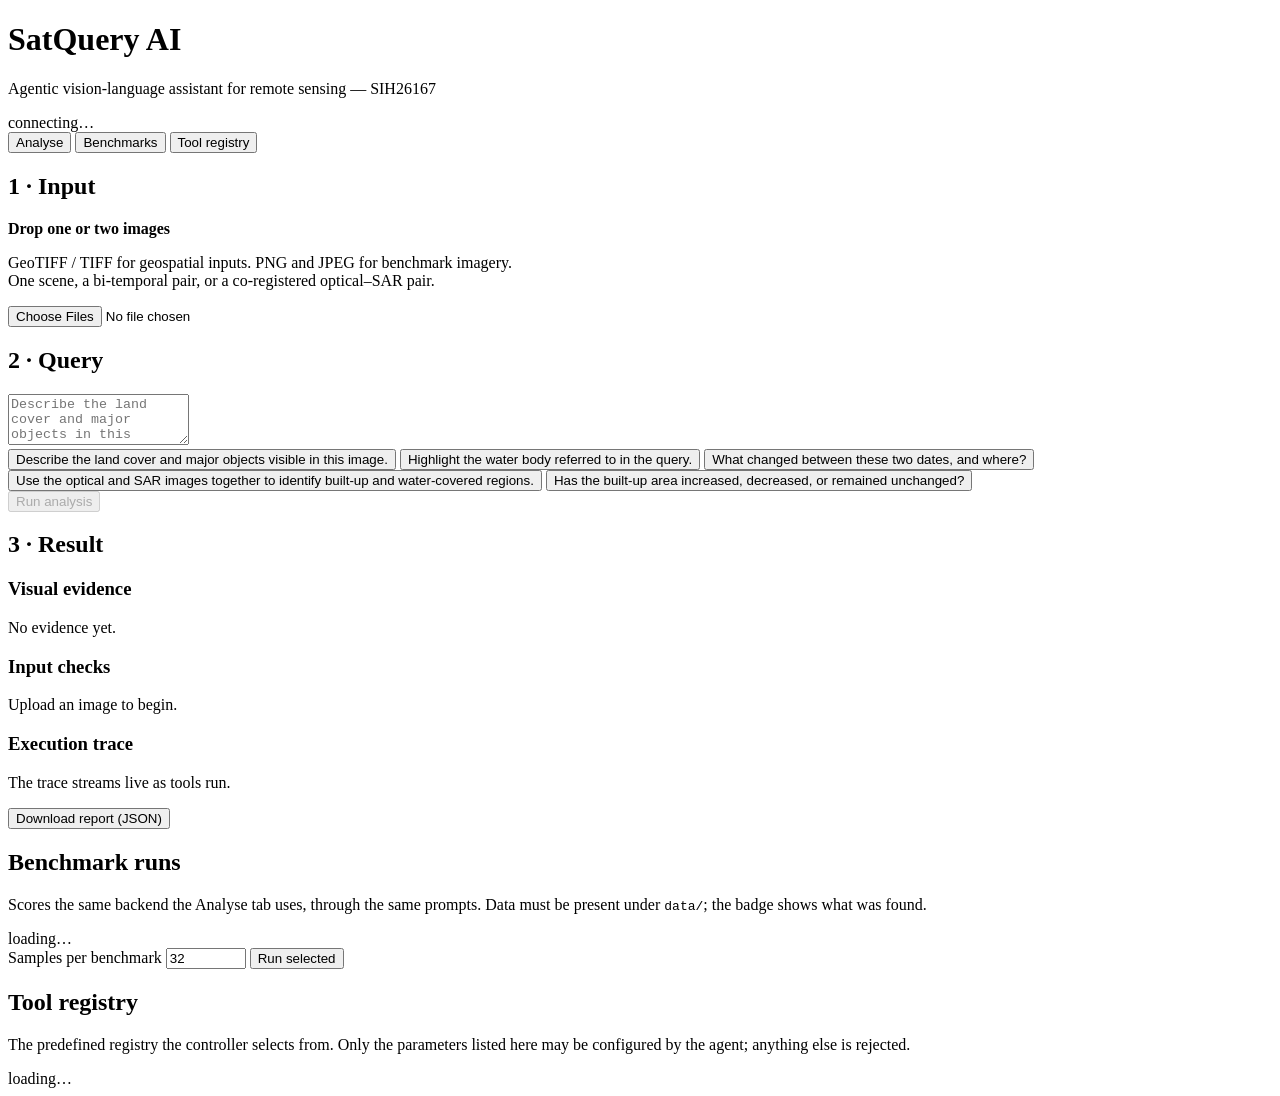
==== src/satquery/api/static/index.html @ d3ed0df6 "feat(api): add web application with live trace streaming and benchmark runs Serves the whole system " ====
<!doctype html>
<html lang="en">
<head>
<meta charset="utf-8" />
<meta name="viewport" content="width=device-width, initial-scale=1" />
<title>SatQuery AI</title>
<link rel="stylesheet" href="/style.css" />
</head>
<body>
<header>
  <h1>SatQuery AI</h1>
  <p class="sub">Agentic vision-language assistant for remote sensing &mdash; SIH26167</p>
  <div id="status" class="status">connecting&hellip;</div>
</header>

<nav class="tabs">
  <button class="tab active" data-tab="analyse">Analyse</button>
  <button class="tab" data-tab="benchmarks">Benchmarks</button>
  <button class="tab" data-tab="registry">Tool registry</button>
</nav>

<main>
  <!-- ── Analyse ─────────────────────────────────────────────── -->
  <section id="analyse" class="panel active">
    <div class="grid">
      <div class="col">
        <h2>1 &middot; Input</h2>
        <div id="dropzone" class="dropzone">
          <p><strong>Drop one or two images</strong></p>
          <p class="hint">
            GeoTIFF / TIFF for geospatial inputs. PNG and JPEG for benchmark imagery.<br />
            One scene, a bi-temporal pair, or a co-registered optical&ndash;SAR pair.
          </p>
          <input type="file" id="file-input" multiple
                 accept=".tif,.tiff,.png,.jpg,.jpeg,.jp2" />
        </div>
        <div id="images" class="images"></div>
        <div id="config-badge" class="badge hidden"></div>

        <h2>2 &middot; Query</h2>
        <textarea id="query" rows="3"
          placeholder="Describe the land cover and major objects in this image."></textarea>
        <div class="examples">
          <button class="chip">Describe the land cover and major objects visible in this image.</button>
          <button class="chip">Highlight the water body referred to in the query.</button>
          <button class="chip">What changed between these two dates, and where?</button>
          <button class="chip">Use the optical and SAR images together to identify built-up and water-covered regions.</button>
          <button class="chip">Has the built-up area increased, decreased, or remained unchanged?</button>
        </div>
        <button id="run" class="primary" disabled>Run analysis</button>
      </div>

      <div class="col">
        <h2>3 &middot; Result</h2>
        <div id="answer-card" class="card hidden">
          <div class="answer-head">
            <span id="routed-task" class="pill"></span>
            <span id="confidence" class="confidence"></span>
          </div>
          <p id="answer" class="answer"></p>
          <p id="routing-rule" class="meta"></p>
        </div>

        <div id="warnings" class="warnings hidden"></div>

        <h3>Visual evidence</h3>
        <div id="evidence" class="evidence"><p class="hint">No evidence yet.</p></div>

        <h3>Input checks</h3>
        <div id="checks" class="checks"><p class="hint">Upload an image to begin.</p></div>

        <h3>Execution trace</h3>
        <div id="trace" class="trace"><p class="hint">The trace streams live as tools run.</p></div>
        <button id="download-report" class="secondary hidden">Download report (JSON)</button>
      </div>
    </div>
  </section>

  <!-- ── Benchmarks ──────────────────────────────────────────── -->
  <section id="benchmarks" class="panel">
    <h2>Benchmark runs</h2>
    <p class="hint">
      Scores the same backend the Analyse tab uses, through the same prompts.
      Data must be present under <code>data/</code>; the badge shows what was found.
    </p>
    <div id="bench-list" class="bench-list">loading&hellip;</div>
    <div class="bench-controls">
      <label>Samples per benchmark
        <input type="number" id="bench-limit" value="32" min="1" max="100000" />
      </label>
      <button id="bench-run" class="primary">Run selected</button>
    </div>
    <div id="bench-output" class="bench-output"></div>
  </section>

  <!-- ── Registry ────────────────────────────────────────────── -->
  <section id="registry" class="panel">
    <h2>Tool registry</h2>
    <p class="hint">
      The predefined registry the controller selects from. Only the parameters
      listed here may be configured by the agent; anything else is rejected.
    </p>
    <div id="registry-list">loading&hellip;</div>
  </section>
</main>

<script src="/app.js"></script>
</body>
</html>
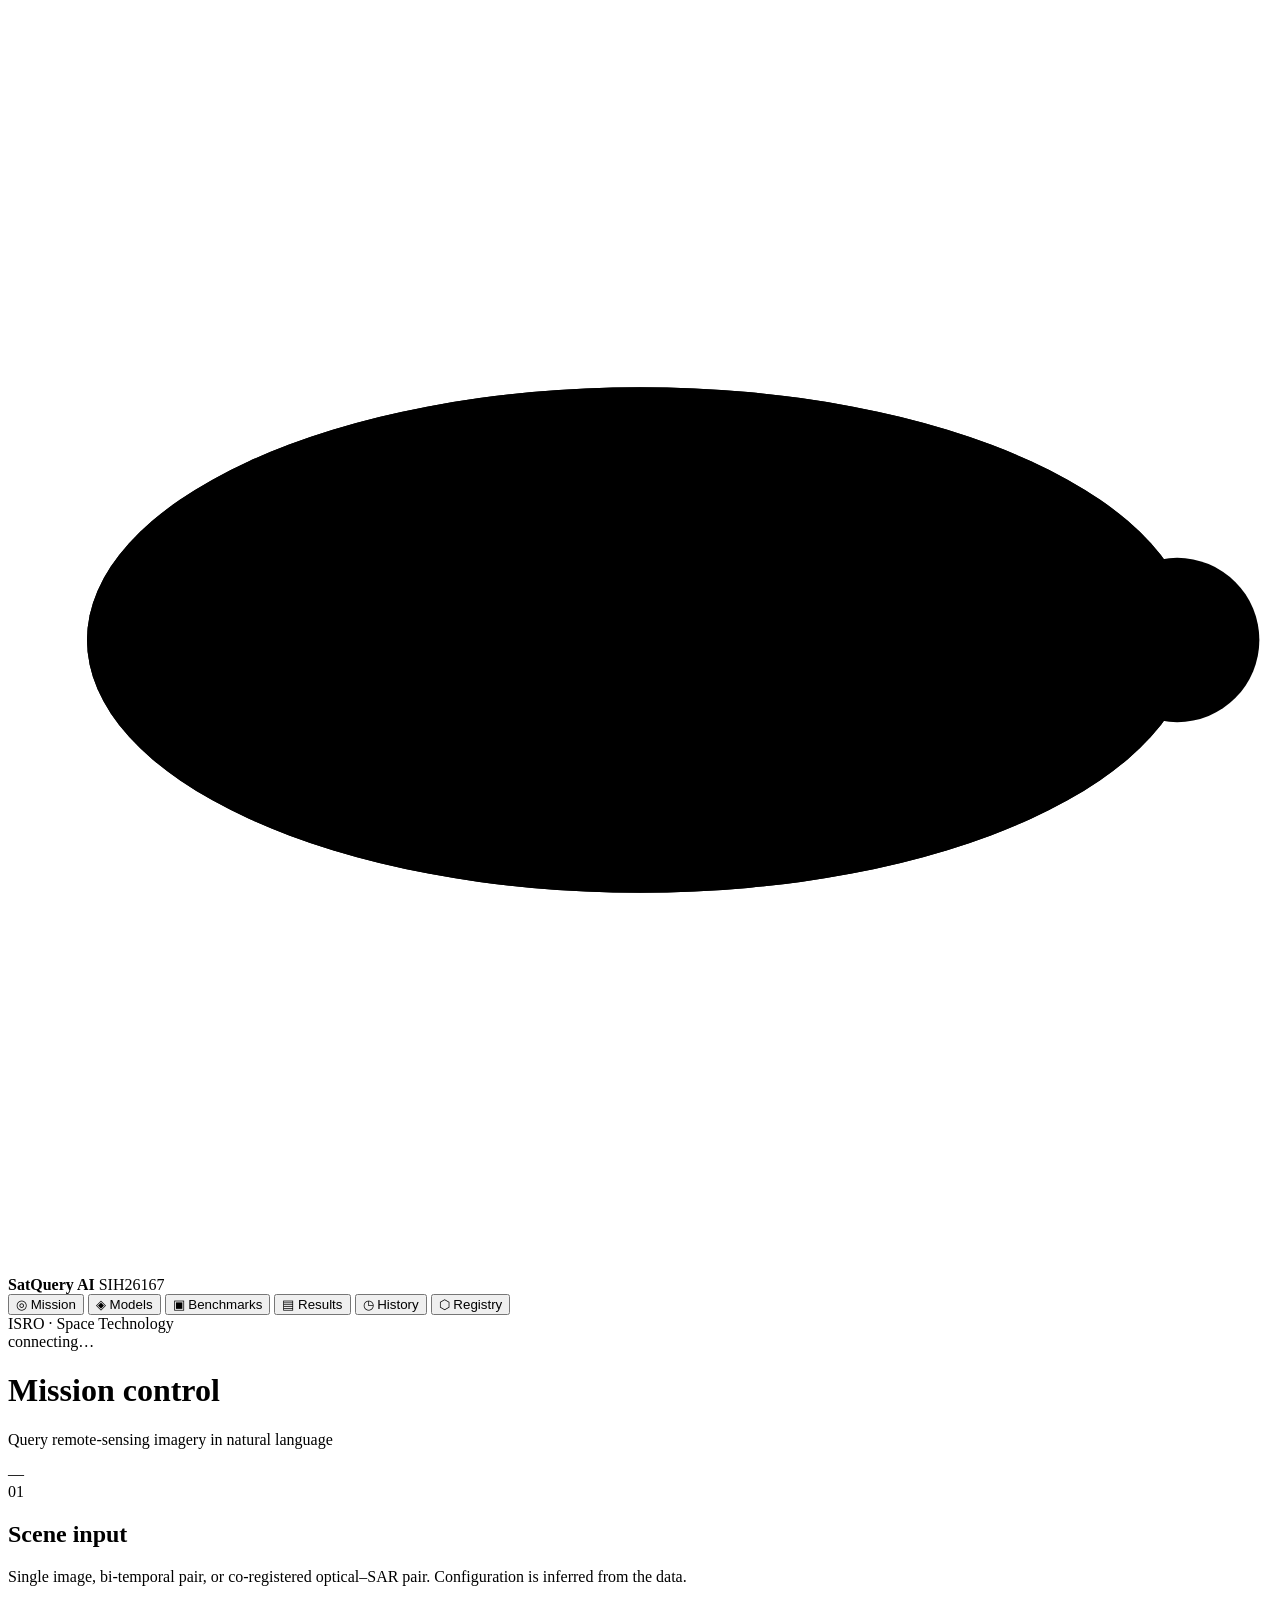
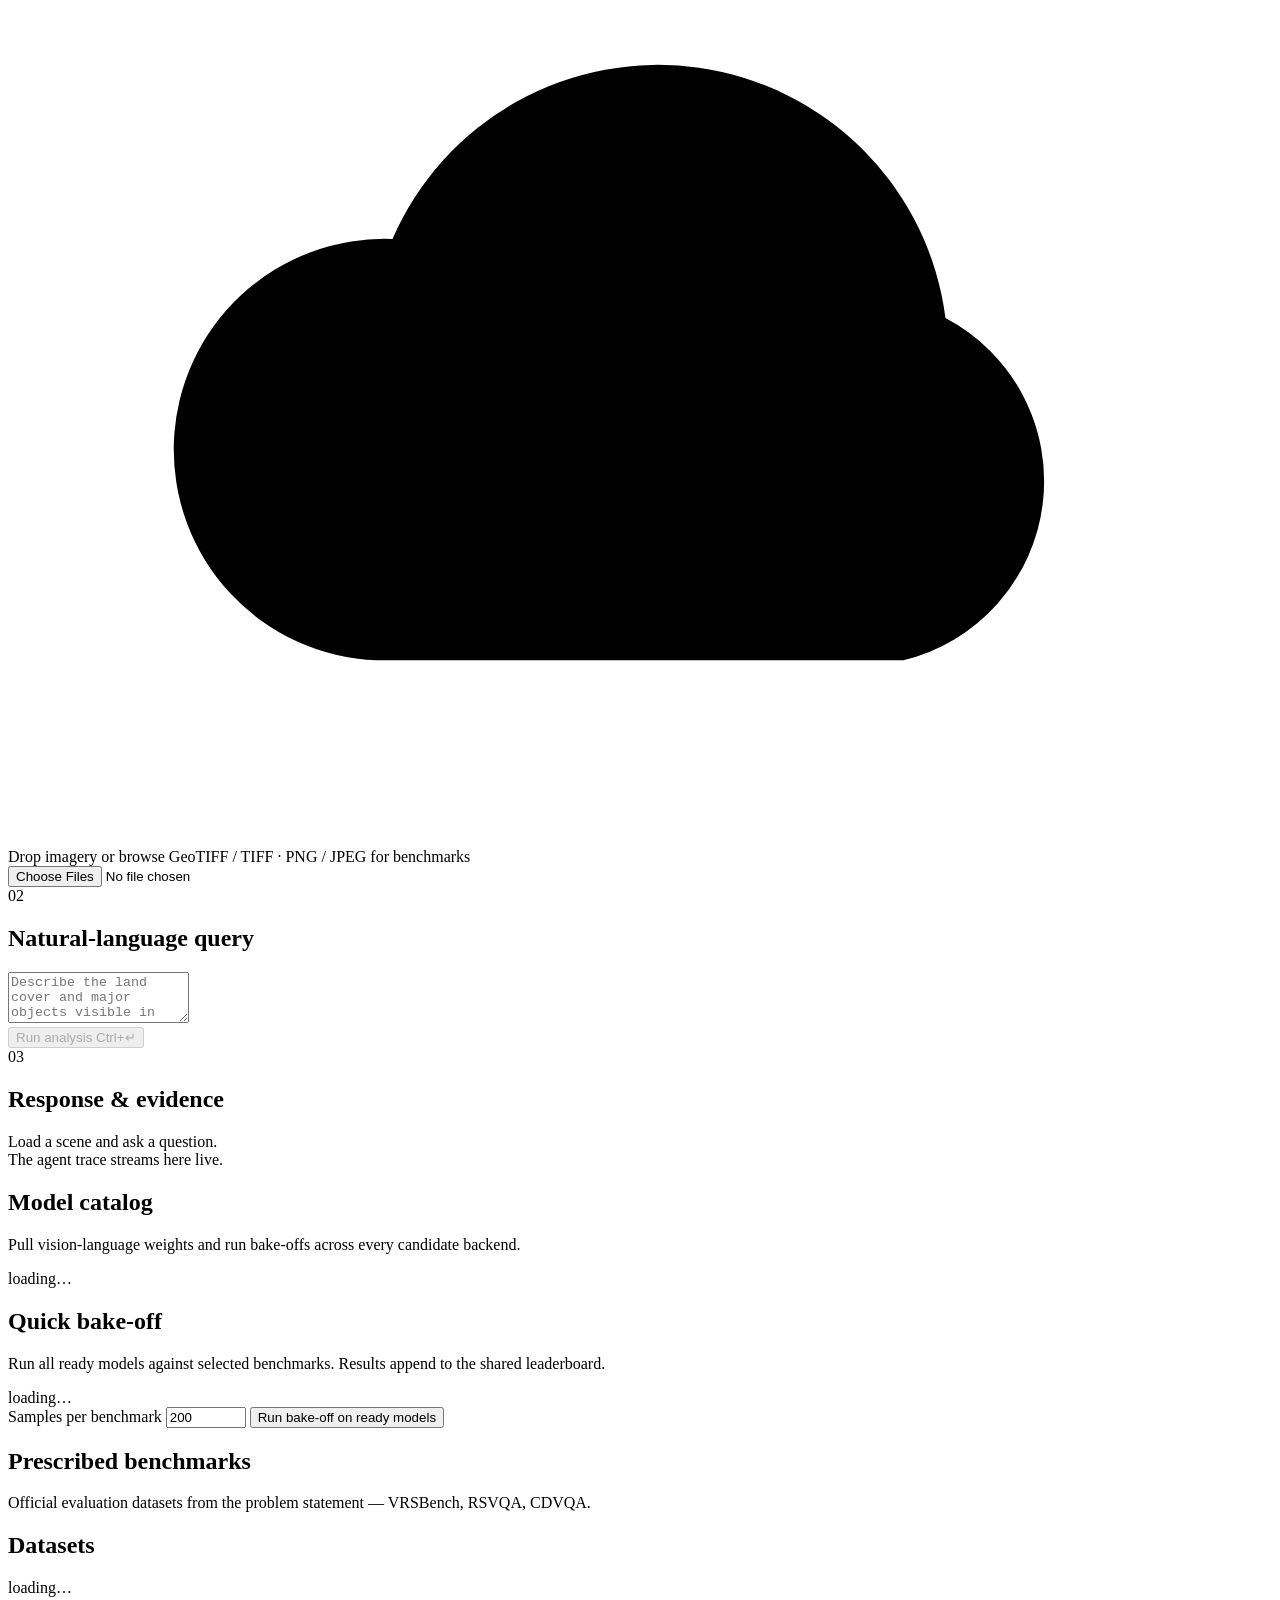
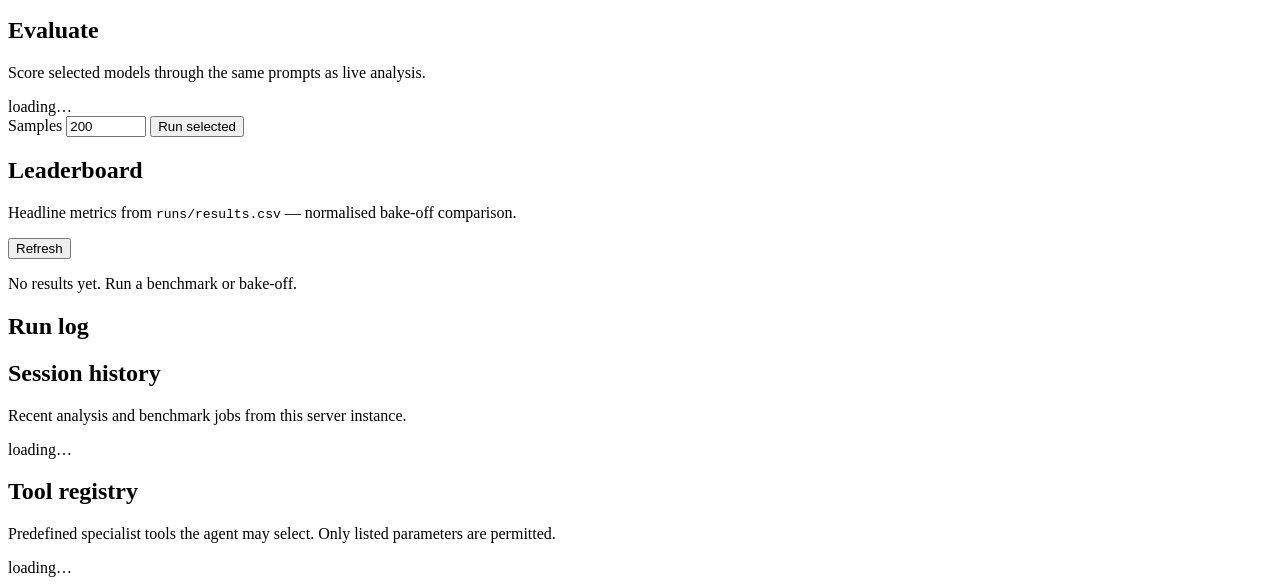
==== commit 71c49abb: "feat(ui): redesign mission-control UI and model bake-off API Replace tab layout with sidebar navigat" ====
--- a/src/satquery/api/static/index.html
+++ b/src/satquery/api/static/index.html
@@ -1,109 +1,270 @@
 <!doctype html>
 <html lang="en">
 <head>
-<meta charset="utf-8" />
-<meta name="viewport" content="width=device-width, initial-scale=1" />
-<title>SatQuery AI</title>
-<link rel="stylesheet" href="/style.css" />
+  <meta charset="utf-8" />
+  <meta name="viewport" content="width=device-width, initial-scale=1" />
+  <title>SatQuery AI</title>
+  <link rel="stylesheet" href="/style.css" />
 </head>
 <body>
-<header>
-  <h1>SatQuery AI</h1>
-  <p class="sub">Agentic vision-language assistant for remote sensing &mdash; SIH26167</p>
-  <div id="status" class="status">connecting&hellip;</div>
-</header>
-
-<nav class="tabs">
-  <button class="tab active" data-tab="analyse">Analyse</button>
-  <button class="tab" data-tab="benchmarks">Benchmarks</button>
-  <button class="tab" data-tab="registry">Tool registry</button>
-</nav>
-
-<main>
-  <!-- ── Analyse ─────────────────────────────────────────────── -->
-  <section id="analyse" class="panel active">
-    <div class="grid">
-      <div class="col">
-        <h2>1 &middot; Input</h2>
-        <div id="dropzone" class="dropzone">
-          <p><strong>Drop one or two images</strong></p>
-          <p class="hint">
-            GeoTIFF / TIFF for geospatial inputs. PNG and JPEG for benchmark imagery.<br />
-            One scene, a bi-temporal pair, or a co-registered optical&ndash;SAR pair.
-          </p>
-          <input type="file" id="file-input" multiple
-                 accept=".tif,.tiff,.png,.jpg,.jpeg,.jp2" />
+  <div class="app">
+    <aside class="sidebar" aria-label="Primary navigation">
+      <div class="sidebar-brand">
+        <svg class="orbit-mark" viewBox="0 0 40 40" aria-hidden="true">
+          <circle cx="20" cy="20" r="6.5" class="planet" />
+          <ellipse cx="20" cy="20" rx="17.5" ry="8" class="orbit" />
+          <ellipse cx="20" cy="20" rx="17.5" ry="8" class="orbit orbit-tilt" />
+          <circle cx="37" cy="20" r="2.6" class="sat" />
+        </svg>
+        <div>
+          <strong>SatQuery<span class="muted"> AI</span></strong>
+          <span class="sidebar-id">SIH26167</span>
         </div>
-        <div id="images" class="images"></div>
-        <div id="config-badge" class="badge hidden"></div>
-
-        <h2>2 &middot; Query</h2>
-        <textarea id="query" rows="3"
-          placeholder="Describe the land cover and major objects in this image."></textarea>
-        <div class="examples">
-          <button class="chip">Describe the land cover and major objects visible in this image.</button>
-          <button class="chip">Highlight the water body referred to in the query.</button>
-          <button class="chip">What changed between these two dates, and where?</button>
-          <button class="chip">Use the optical and SAR images together to identify built-up and water-covered regions.</button>
-          <button class="chip">Has the built-up area increased, decreased, or remained unchanged?</button>
+      </div>
+
+      <nav class="nav" role="tablist">
+        <button class="nav-item is-active" data-tab="mission" role="tab">
+          <span class="nav-icon" aria-hidden="true">◎</span>
+          Mission
+        </button>
+        <button class="nav-item" data-tab="models" role="tab">
+          <span class="nav-icon" aria-hidden="true">◈</span>
+          Models
+        </button>
+        <button class="nav-item" data-tab="benchmarks" role="tab">
+          <span class="nav-icon" aria-hidden="true">▣</span>
+          Benchmarks
+        </button>
+        <button class="nav-item" data-tab="results" role="tab">
+          <span class="nav-icon" aria-hidden="true">▤</span>
+          Results
+        </button>
+        <button class="nav-item" data-tab="history" role="tab">
+          <span class="nav-icon" aria-hidden="true">◷</span>
+          History
+        </button>
+        <button class="nav-item" data-tab="registry" role="tab">
+          <span class="nav-icon" aria-hidden="true">⬡</span>
+          Registry
+        </button>
+      </nav>
+
+      <footer class="sidebar-foot">
+        <span class="sidebar-org">ISRO · Space Technology</span>
+        <div id="status" class="status-pill" role="status">connecting…</div>
+      </footer>
+    </aside>
+
+    <div class="main">
+      <header class="topbar">
+        <div class="topbar-title">
+          <h1 id="page-title">Mission control</h1>
+          <p id="page-subtitle">Query remote-sensing imagery in natural language</p>
         </div>
-        <button id="run" class="primary" disabled>Run analysis</button>
-      </div>
-
-      <div class="col">
-        <h2>3 &middot; Result</h2>
-        <div id="answer-card" class="card hidden">
-          <div class="answer-head">
-            <span id="routed-task" class="pill"></span>
-            <span id="confidence" class="confidence"></span>
-          </div>
-          <p id="answer" class="answer"></p>
-          <p id="routing-rule" class="meta"></p>
+        <div class="topbar-actions">
+          <span id="active-model" class="chip-meta">—</span>
         </div>
-
-        <div id="warnings" class="warnings hidden"></div>
-
-        <h3>Visual evidence</h3>
-        <div id="evidence" class="evidence"><p class="hint">No evidence yet.</p></div>
-
-        <h3>Input checks</h3>
-        <div id="checks" class="checks"><p class="hint">Upload an image to begin.</p></div>
-
-        <h3>Execution trace</h3>
-        <div id="trace" class="trace"><p class="hint">The trace streams live as tools run.</p></div>
-        <button id="download-report" class="secondary hidden">Download report (JSON)</button>
+      </header>
+
+      <div class="content">
+
+        <!-- Mission -->
+        <section id="mission" class="view is-active">
+          <div class="grid-2">
+            <div class="stack">
+              <article class="card">
+                <header class="card-head">
+                  <span class="card-step">01</span>
+                  <h2>Scene input</h2>
+                </header>
+                <p class="card-lede">
+                  Single image, bi-temporal pair, or co-registered optical–SAR pair.
+                  Configuration is inferred from the data.
+                </p>
+
+                <div id="sample-strip" class="sample-strip" hidden>
+                  <div class="label-row">Sentinel demo scenes</div>
+                  <div id="sample-cards" class="sample-grid"></div>
+                </div>
+
+                <label id="dropzone" class="dropzone" for="file-input">
+                  <div class="dropzone-inner">
+                    <svg viewBox="0 0 48 32" class="drop-icon" aria-hidden="true">
+                      <path d="M14 25a8 8 0 0 1 .6-16 11 11 0 0 1 21 3 7 7 0 0 1-1.6 13H14Z" />
+                      <path d="M24 27V15m0 0-4 4m4-4 4 4" class="arrow" />
+                    </svg>
+                    <span class="drop-title">Drop imagery or browse</span>
+                    <span class="drop-hint">GeoTIFF / TIFF · PNG / JPEG for benchmarks</span>
+                  </div>
+                  <input type="file" id="file-input" multiple
+                         accept=".tif,.tiff,.png,.jpg,.jpeg,.jp2" />
+                </label>
+
+                <div id="scenes" class="scene-grid"></div>
+                <div id="config-banner" class="banner" hidden></div>
+              </article>
+
+              <article class="card">
+                <header class="card-head">
+                  <span class="card-step">02</span>
+                  <h2>Natural-language query</h2>
+                </header>
+                <textarea id="query" rows="3" spellcheck="false"
+                  placeholder="Describe the land cover and major objects visible in this image."></textarea>
+                <div id="examples" class="chip-row"></div>
+                <button id="run" class="btn btn-primary" disabled>
+                  <span class="btn-label">Run analysis</span>
+                  <span class="btn-kbd">Ctrl+↵</span>
+                </button>
+              </article>
+            </div>
+
+            <article class="card card-tall">
+              <header class="card-head">
+                <span class="card-step">03</span>
+                <h2>Response &amp; evidence</h2>
+              </header>
+
+              <div id="placeholder" class="empty-state">
+                <div class="empty-orbit" aria-hidden="true"></div>
+                <p>Load a scene and ask a question.<br />The agent trace streams here live.</p>
+              </div>
+
+              <div id="answer-card" class="answer-card" hidden>
+                <header class="answer-head">
+                  <span id="routed-task" class="badge badge-dark"></span>
+                  <div class="confidence">
+                    <span id="confidence-value"></span>
+                    <div class="meter"><div id="confidence-bar" class="meter-fill"></div></div>
+                  </div>
+                </header>
+                <p id="answer" class="answer-text"></p>
+                <footer id="routing-rule" class="answer-foot"></footer>
+              </div>
+
+              <div id="warnings" class="alert" hidden></div>
+
+              <div id="evidence-block" class="sub-block" hidden>
+                <h3>Visual evidence</h3>
+                <div id="evidence" class="evidence-grid"></div>
+              </div>
+
+              <div id="checks-block" class="sub-block" hidden>
+                <h3>Input validation</h3>
+                <div id="checks" class="check-table"></div>
+              </div>
+
+              <div id="trace-block" class="sub-block" hidden>
+                <h3>Execution trace</h3>
+                <ol id="trace" class="trace"></ol>
+                <button id="download-report" class="btn btn-ghost">Download report (JSON)</button>
+              </div>
+            </article>
+          </div>
+        </section>
+
+        <!-- Models -->
+        <section id="models" class="view">
+          <div class="page-intro">
+            <h2>Model catalog</h2>
+            <p>Pull vision-language weights and run bake-offs across every candidate backend.</p>
+          </div>
+          <div id="model-catalog" class="model-grid">loading…</div>
+          <div class="card card-spaced">
+            <header class="card-head">
+              <h2>Quick bake-off</h2>
+            </header>
+            <p class="card-lede">
+              Run all ready models against selected benchmarks. Results append to the shared leaderboard.
+            </p>
+            <div id="bakeoff-bench-list" class="check-list">loading…</div>
+            <div class="form-row">
+              <label class="field">
+                <span>Samples per benchmark</span>
+                <input type="number" id="bakeoff-limit" value="200" min="1" max="100000" />
+              </label>
+              <button id="bakeoff-run" class="btn btn-primary">Run bake-off on ready models</button>
+            </div>
+            <div id="bakeoff-progress" class="progress-log" hidden></div>
+          </div>
+        </section>
+
+        <!-- Benchmarks -->
+        <section id="benchmarks" class="view">
+          <div class="page-intro">
+            <h2>Prescribed benchmarks</h2>
+            <p>Official evaluation datasets from the problem statement — VRSBench, RSVQA, CDVQA.</p>
+          </div>
+
+          <article class="card card-spaced">
+            <header class="card-head"><h2>Datasets</h2></header>
+            <div id="dataset-cards" class="dataset-grid">loading…</div>
+          </article>
+
+          <article class="card">
+            <header class="card-head"><h2>Evaluate</h2></header>
+            <p class="card-lede">
+              Score selected models through the same prompts as live analysis.
+            </p>
+            <div id="bench-model-picker" class="model-picker"></div>
+            <div id="bench-list" class="check-list">loading…</div>
+            <div class="form-row">
+              <label class="field">
+                <span>Samples</span>
+                <input type="number" id="bench-limit" value="200" min="1" max="100000" />
+              </label>
+              <button id="bench-run" class="btn btn-primary">Run selected</button>
+            </div>
+            <div id="bench-live" class="bench-live" hidden>
+              <div id="bench-progress-bar" class="progress-track"><span></span></div>
+              <div id="bench-results-cards" class="metric-cards"></div>
+            </div>
+            <pre id="bench-output" class="log" hidden></pre>
+          </article>
+        </section>
+
+        <!-- Results -->
+        <section id="results" class="view">
+          <div class="page-intro">
+            <h2>Leaderboard</h2>
+            <p>Headline metrics from <code>runs/results.csv</code> — normalised bake-off comparison.</p>
+          </div>
+          <article class="card">
+            <div class="card-toolbar">
+              <button id="results-refresh" class="btn btn-ghost btn-sm">Refresh</button>
+            </div>
+            <div id="results-table-wrap" class="table-wrap">
+              <p class="empty">No results yet. Run a benchmark or bake-off.</p>
+            </div>
+          </article>
+          <article class="card card-spaced">
+            <header class="card-head"><h2>Run log</h2></header>
+            <div id="results-runs" class="run-log"></div>
+          </article>
+        </section>
+
+        <!-- History -->
+        <section id="history" class="view">
+          <div class="page-intro">
+            <h2>Session history</h2>
+            <p>Recent analysis and benchmark jobs from this server instance.</p>
+          </div>
+          <div id="history-list" class="history-list">loading…</div>
+        </section>
+
+        <!-- Registry -->
+        <section id="registry" class="view">
+          <div class="page-intro">
+            <h2>Tool registry</h2>
+            <p>Predefined specialist tools the agent may select. Only listed parameters are permitted.</p>
+          </div>
+          <div id="registry-list" class="tool-grid">loading…</div>
+        </section>
+
       </div>
     </div>
-  </section>
-
-  <!-- ── Benchmarks ──────────────────────────────────────────── -->
-  <section id="benchmarks" class="panel">
-    <h2>Benchmark runs</h2>
-    <p class="hint">
-      Scores the same backend the Analyse tab uses, through the same prompts.
-      Data must be present under <code>data/</code>; the badge shows what was found.
-    </p>
-    <div id="bench-list" class="bench-list">loading&hellip;</div>
-    <div class="bench-controls">
-      <label>Samples per benchmark
-        <input type="number" id="bench-limit" value="32" min="1" max="100000" />
-      </label>
-      <button id="bench-run" class="primary">Run selected</button>
-    </div>
-    <div id="bench-output" class="bench-output"></div>
-  </section>
-
-  <!-- ── Registry ────────────────────────────────────────────── -->
-  <section id="registry" class="panel">
-    <h2>Tool registry</h2>
-    <p class="hint">
-      The predefined registry the controller selects from. Only the parameters
-      listed here may be configured by the agent; anything else is rejected.
-    </p>
-    <div id="registry-list">loading&hellip;</div>
-  </section>
-</main>
-
-<script src="/app.js"></script>
+  </div>
+
+  <script src="/app.js"></script>
 </body>
 </html>
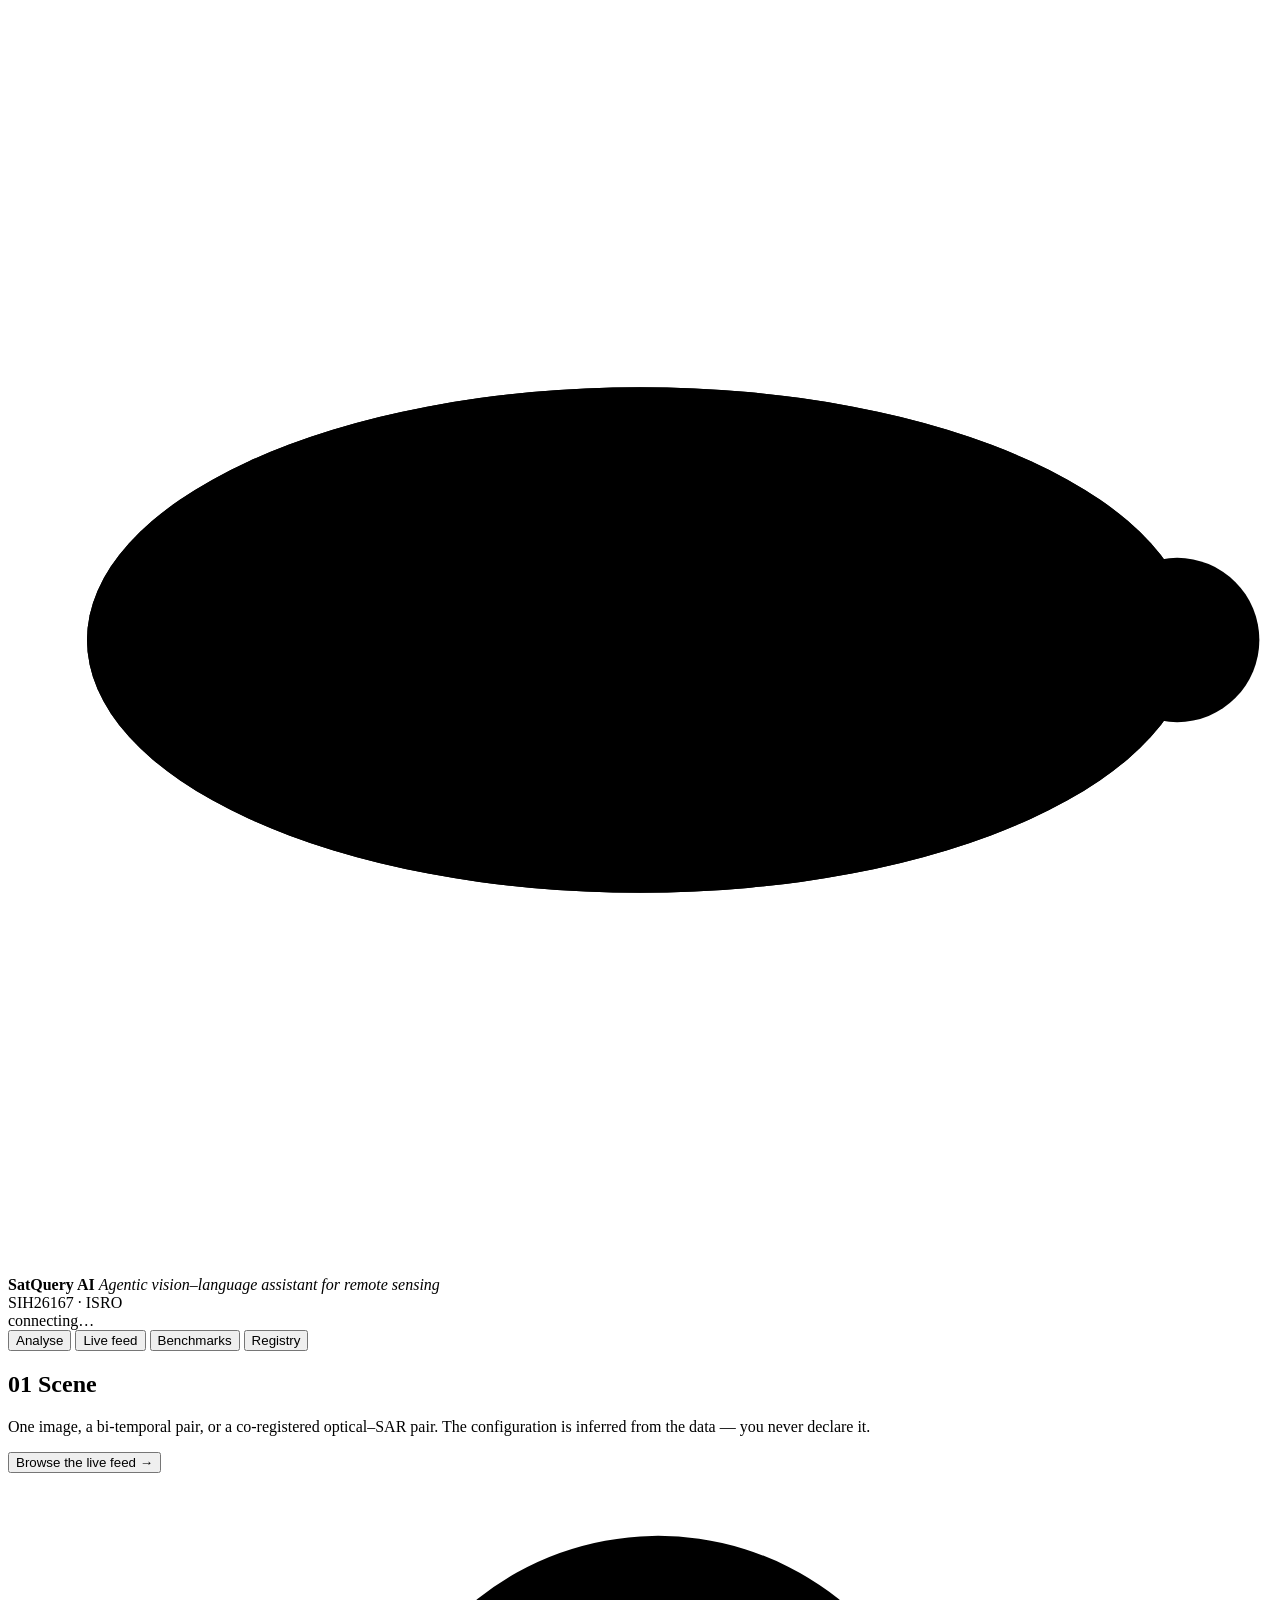
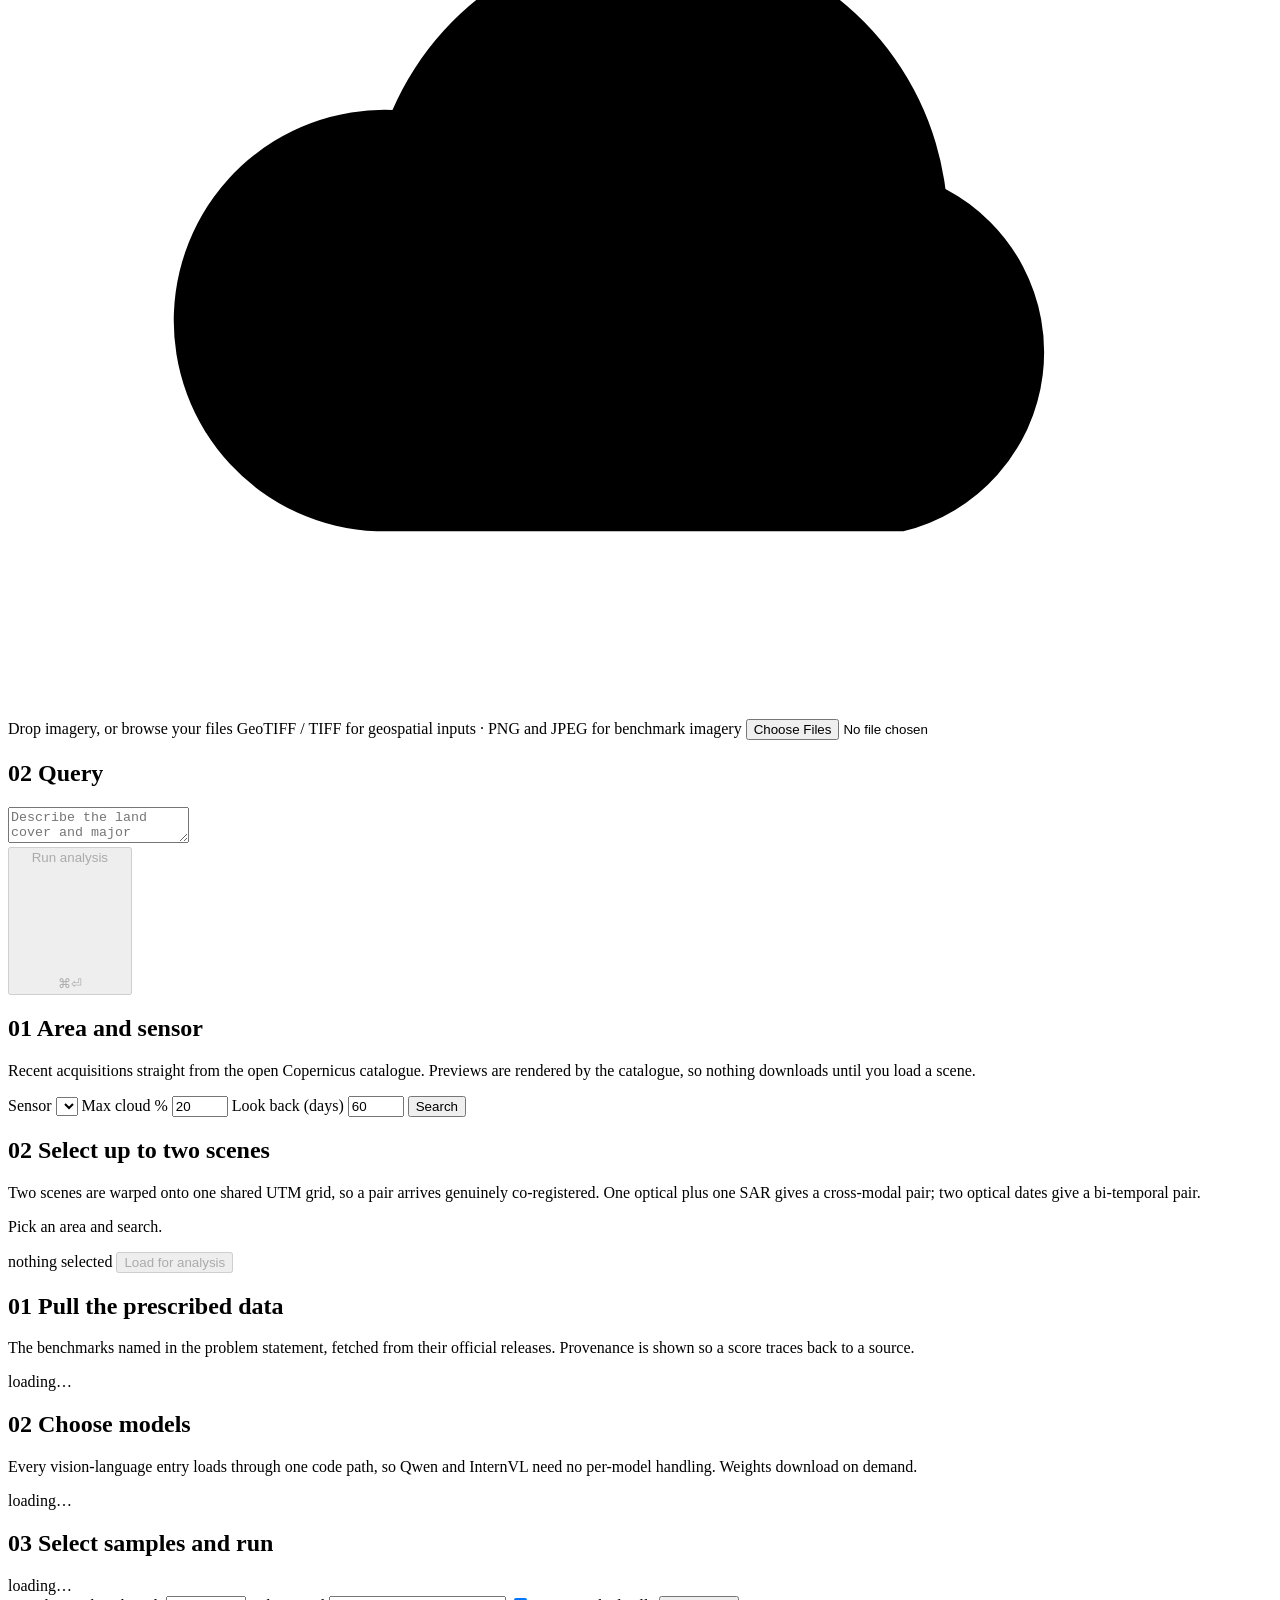
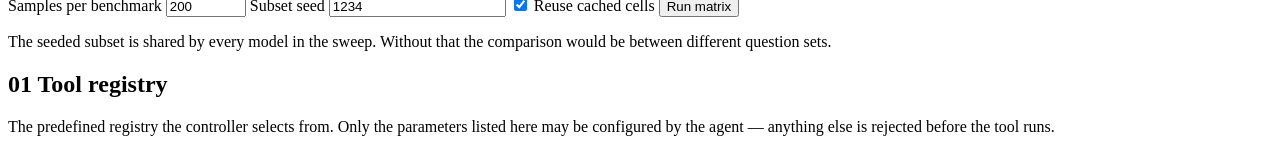
==== commit e251a86a: "feat(api,web): rebuild the app around four tabs and a live feed Replaces the sidebar layout with one" ====
--- a/src/satquery/api/static/index.html
+++ b/src/satquery/api/static/index.html
@@ -1,270 +1,266 @@
 <!doctype html>
 <html lang="en">
 <head>
-  <meta charset="utf-8" />
-  <meta name="viewport" content="width=device-width, initial-scale=1" />
-  <title>SatQuery AI</title>
-  <link rel="stylesheet" href="/style.css" />
+<meta charset="utf-8" />
+<meta name="viewport" content="width=device-width, initial-scale=1" />
+<title>SatQuery AI</title>
+<link rel="stylesheet" href="/style.css" />
 </head>
 <body>
-  <div class="app">
-    <aside class="sidebar" aria-label="Primary navigation">
-      <div class="sidebar-brand">
-        <svg class="orbit-mark" viewBox="0 0 40 40" aria-hidden="true">
-          <circle cx="20" cy="20" r="6.5" class="planet" />
-          <ellipse cx="20" cy="20" rx="17.5" ry="8" class="orbit" />
-          <ellipse cx="20" cy="20" rx="17.5" ry="8" class="orbit orbit-tilt" />
-          <circle cx="37" cy="20" r="2.6" class="sat" />
+
+<header class="masthead">
+  <div class="starfield" aria-hidden="true"></div>
+  <div class="masthead-inner">
+    <span class="brand">
+      <svg class="orbit-mark" viewBox="0 0 40 40" aria-hidden="true">
+        <circle cx="20" cy="20" r="6.5" class="planet" />
+        <ellipse cx="20" cy="20" rx="17.5" ry="8" class="orbit" />
+        <ellipse cx="20" cy="20" rx="17.5" ry="8" class="orbit orbit-tilt" />
+        <circle cx="37" cy="20" r="2.6" class="sat" />
+      </svg>
+      <span class="brand-text">
+        <strong>SatQuery<span class="brand-ai">&nbsp;AI</span></strong>
+        <em>Agentic vision&ndash;language assistant for remote sensing</em>
+      </span>
+    </span>
+    <div class="masthead-meta">
+      <span class="ident">SIH26167 &middot; ISRO</span>
+      <div id="status" class="status" role="status">connecting&hellip;</div>
+    </div>
+  </div>
+  <nav class="tabs" role="tablist">
+    <button class="tab is-active" data-tab="analyse" role="tab">Analyse</button>
+    <button class="tab" data-tab="feed" role="tab">Live feed</button>
+    <button class="tab" data-tab="benchmarks" role="tab">Benchmarks</button>
+    <button class="tab" data-tab="registry" role="tab">Registry</button>
+  </nav>
+</header>
+
+<main>
+
+<!-- ══ Analyse ═══════════════════════════════════════════════════════ -->
+<section id="analyse" class="panel is-active">
+  <div class="flow">
+
+    <section class="stage">
+      <h2><span class="step-index">01</span> Scene</h2>
+      <p class="lede">
+        One image, a bi-temporal pair, or a co-registered optical&ndash;SAR pair.
+        The configuration is inferred from the data &mdash; you never declare it.
+      </p>
+
+      <div class="source-row">
+        <div id="sample-cards" class="sample-cards"></div>
+        <button class="btn-ghost" data-goto="feed">Browse the live feed &rarr;</button>
+      </div>
+
+      <label id="dropzone" class="dropzone" for="file-input">
+        <svg viewBox="0 0 48 32" class="drop-icon" aria-hidden="true">
+          <path d="M14 25a8 8 0 0 1 .6-16 11 11 0 0 1 21 3 7 7 0 0 1-1.6 13H14Z" />
+          <path d="M24 27V15m0 0-4 4m4-4 4 4" class="arrow" />
         </svg>
-        <div>
-          <strong>SatQuery<span class="muted"> AI</span></strong>
-          <span class="sidebar-id">SIH26167</span>
+        <span class="drop-title">Drop imagery, or browse your files</span>
+        <span class="drop-hint">
+          GeoTIFF / TIFF for geospatial inputs &middot; PNG and JPEG for benchmark imagery
+        </span>
+        <input type="file" id="file-input" multiple
+               accept=".tif,.tiff,.png,.jpg,.jpeg,.jp2" />
+      </label>
+
+      <div id="scenes" class="scenes"></div>
+      <div id="config-banner" class="config-banner" hidden></div>
+    </section>
+
+    <section class="stage">
+      <h2><span class="step-index">02</span> Query</h2>
+      <textarea id="query" rows="2" spellcheck="false"
+        placeholder="Describe the land cover and major objects visible in this image."></textarea>
+      <div id="examples" class="chips"></div>
+      <button id="run" class="btn-primary" disabled>
+        <span class="btn-label">Run analysis</span>
+        <svg viewBox="0 0 16 16" class="btn-arrow" aria-hidden="true">
+          <path d="M2 8h11m0 0-4-4m4 4-4 4" />
+        </svg>
+        <kbd>&#8984;&#9166;</kbd>
+      </button>
+    </section>
+
+    <section id="result-stage" class="stage" hidden>
+      <h2><span class="step-index">03</span> Result</h2>
+
+      <article id="answer-card" class="answer-card" hidden>
+        <header class="answer-head">
+          <span id="routed-task" class="task-pill"></span>
+          <div class="confidence">
+            <span id="confidence-value"></span>
+            <div class="meter"><div id="confidence-bar" class="meter-fill"></div></div>
+          </div>
+        </header>
+        <p id="answer" class="answer"></p>
+        <footer id="routing-rule" class="routing-rule"></footer>
+      </article>
+
+      <div id="warnings" class="warnings" hidden></div>
+
+      <div id="evidence-block" class="block" hidden>
+        <h3>Visual evidence</h3>
+        <div id="evidence" class="evidence"></div>
+      </div>
+
+      <div class="two-up">
+        <div id="checks-block" class="block" hidden>
+          <h3>Input checks</h3>
+          <div id="checks" class="checks"></div>
         </div>
-      </div>
-
-      <nav class="nav" role="tablist">
-        <button class="nav-item is-active" data-tab="mission" role="tab">
-          <span class="nav-icon" aria-hidden="true">◎</span>
-          Mission
+        <div id="trace-block" class="block" hidden>
+          <h3>Execution trace</h3>
+          <ol id="trace" class="trace"></ol>
+        </div>
+      </div>
+      <button id="download-report" class="btn-ghost" hidden>Download report (JSON)</button>
+    </section>
+
+  </div>
+</section>
+
+<!-- ══ Live feed ═════════════════════════════════════════════════════ -->
+<section id="feed" class="panel">
+  <div class="flow">
+    <section class="stage">
+      <h2><span class="step-index">01</span> Area and sensor</h2>
+      <p class="lede">
+        Recent acquisitions straight from the open Copernicus catalogue. Previews
+        are rendered by the catalogue, so nothing downloads until you load a scene.
+      </p>
+
+      <div id="feed-areas" class="area-cards"></div>
+
+      <div class="feed-controls">
+        <label class="field">
+          <span>Sensor</span>
+          <select id="feed-collection"></select>
+        </label>
+        <label class="field">
+          <span>Max cloud %</span>
+          <input type="number" id="feed-cloud" value="20" min="0" max="100" />
+        </label>
+        <label class="field">
+          <span>Look back (days)</span>
+          <input type="number" id="feed-days" value="60" min="1" max="900" />
+        </label>
+        <button id="feed-search" class="btn-primary">
+          <span class="btn-label">Search</span>
         </button>
-        <button class="nav-item" data-tab="models" role="tab">
-          <span class="nav-icon" aria-hidden="true">◈</span>
-          Models
+      </div>
+      <div id="feed-hint" class="feed-hint" hidden></div>
+    </section>
+
+    <section class="stage">
+      <h2><span class="step-index">02</span> Select up to two scenes</h2>
+      <p class="lede">
+        Two scenes are warped onto one shared UTM grid, so a pair arrives genuinely
+        co-registered. One optical plus one SAR gives a cross-modal pair; two optical
+        dates give a bi-temporal pair.
+      </p>
+      <div id="feed-results" class="scene-grid">
+        <p class="empty">Pick an area and search.</p>
+      </div>
+      <div class="feed-actions">
+        <span id="feed-selection" class="ds-status">nothing selected</span>
+        <button id="feed-load" class="btn-primary" disabled>
+          <span class="btn-label">Load for analysis</span>
         </button>
-        <button class="nav-item" data-tab="benchmarks" role="tab">
-          <span class="nav-icon" aria-hidden="true">▣</span>
-          Benchmarks
+      </div>
+      <div id="feed-progress" class="progress-line" hidden>
+        <div class="ds-progress"><span></span></div>
+        <span class="ds-status"></span>
+      </div>
+    </section>
+  </div>
+</section>
+
+<!-- ══ Benchmarks ════════════════════════════════════════════════════ -->
+<section id="benchmarks" class="panel">
+  <div class="flow">
+
+    <section class="stage">
+      <h2><span class="step-index">01</span> Pull the prescribed data</h2>
+      <p class="lede">
+        The benchmarks named in the problem statement, fetched from their official
+        releases. Provenance is shown so a score traces back to a source.
+      </p>
+      <div id="dataset-cards" class="dataset-cards">loading&hellip;</div>
+    </section>
+
+    <section class="stage">
+      <h2><span class="step-index">02</span> Choose models</h2>
+      <p class="lede">
+        Every vision-language entry loads through one code path, so Qwen and
+        InternVL need no per-model handling. Weights download on demand.
+      </p>
+      <div id="model-cards" class="model-cards">loading&hellip;</div>
+    </section>
+
+    <section class="stage">
+      <h2><span class="step-index">03</span> Select samples and run</h2>
+      <div id="bench-list" class="bench-list">loading&hellip;</div>
+      <div class="bench-controls">
+        <label class="field">
+          <span>Samples per benchmark</span>
+          <input type="number" id="bench-limit" value="200" min="1" max="100000" />
+        </label>
+        <label class="field">
+          <span>Subset seed</span>
+          <input type="number" id="bench-seed" value="1234" min="0" />
+        </label>
+        <label class="checkbox">
+          <input type="checkbox" id="bench-reuse" checked />
+          <span>Reuse cached cells</span>
+        </label>
+        <button id="bench-run" class="btn-primary">
+          <span class="btn-label">Run matrix</span>
         </button>
-        <button class="nav-item" data-tab="results" role="tab">
-          <span class="nav-icon" aria-hidden="true">▤</span>
-          Results
-        </button>
-        <button class="nav-item" data-tab="history" role="tab">
-          <span class="nav-icon" aria-hidden="true">◷</span>
-          History
-        </button>
-        <button class="nav-item" data-tab="registry" role="tab">
-          <span class="nav-icon" aria-hidden="true">⬡</span>
-          Registry
-        </button>
-      </nav>
-
-      <footer class="sidebar-foot">
-        <span class="sidebar-org">ISRO · Space Technology</span>
-        <div id="status" class="status-pill" role="status">connecting…</div>
-      </footer>
-    </aside>
-
-    <div class="main">
-      <header class="topbar">
-        <div class="topbar-title">
-          <h1 id="page-title">Mission control</h1>
-          <p id="page-subtitle">Query remote-sensing imagery in natural language</p>
-        </div>
-        <div class="topbar-actions">
-          <span id="active-model" class="chip-meta">—</span>
-        </div>
-      </header>
-
-      <div class="content">
-
-        <!-- Mission -->
-        <section id="mission" class="view is-active">
-          <div class="grid-2">
-            <div class="stack">
-              <article class="card">
-                <header class="card-head">
-                  <span class="card-step">01</span>
-                  <h2>Scene input</h2>
-                </header>
-                <p class="card-lede">
-                  Single image, bi-temporal pair, or co-registered optical–SAR pair.
-                  Configuration is inferred from the data.
-                </p>
-
-                <div id="sample-strip" class="sample-strip" hidden>
-                  <div class="label-row">Sentinel demo scenes</div>
-                  <div id="sample-cards" class="sample-grid"></div>
-                </div>
-
-                <label id="dropzone" class="dropzone" for="file-input">
-                  <div class="dropzone-inner">
-                    <svg viewBox="0 0 48 32" class="drop-icon" aria-hidden="true">
-                      <path d="M14 25a8 8 0 0 1 .6-16 11 11 0 0 1 21 3 7 7 0 0 1-1.6 13H14Z" />
-                      <path d="M24 27V15m0 0-4 4m4-4 4 4" class="arrow" />
-                    </svg>
-                    <span class="drop-title">Drop imagery or browse</span>
-                    <span class="drop-hint">GeoTIFF / TIFF · PNG / JPEG for benchmarks</span>
-                  </div>
-                  <input type="file" id="file-input" multiple
-                         accept=".tif,.tiff,.png,.jpg,.jpeg,.jp2" />
-                </label>
-
-                <div id="scenes" class="scene-grid"></div>
-                <div id="config-banner" class="banner" hidden></div>
-              </article>
-
-              <article class="card">
-                <header class="card-head">
-                  <span class="card-step">02</span>
-                  <h2>Natural-language query</h2>
-                </header>
-                <textarea id="query" rows="3" spellcheck="false"
-                  placeholder="Describe the land cover and major objects visible in this image."></textarea>
-                <div id="examples" class="chip-row"></div>
-                <button id="run" class="btn btn-primary" disabled>
-                  <span class="btn-label">Run analysis</span>
-                  <span class="btn-kbd">Ctrl+↵</span>
-                </button>
-              </article>
-            </div>
-
-            <article class="card card-tall">
-              <header class="card-head">
-                <span class="card-step">03</span>
-                <h2>Response &amp; evidence</h2>
-              </header>
-
-              <div id="placeholder" class="empty-state">
-                <div class="empty-orbit" aria-hidden="true"></div>
-                <p>Load a scene and ask a question.<br />The agent trace streams here live.</p>
-              </div>
-
-              <div id="answer-card" class="answer-card" hidden>
-                <header class="answer-head">
-                  <span id="routed-task" class="badge badge-dark"></span>
-                  <div class="confidence">
-                    <span id="confidence-value"></span>
-                    <div class="meter"><div id="confidence-bar" class="meter-fill"></div></div>
-                  </div>
-                </header>
-                <p id="answer" class="answer-text"></p>
-                <footer id="routing-rule" class="answer-foot"></footer>
-              </div>
-
-              <div id="warnings" class="alert" hidden></div>
-
-              <div id="evidence-block" class="sub-block" hidden>
-                <h3>Visual evidence</h3>
-                <div id="evidence" class="evidence-grid"></div>
-              </div>
-
-              <div id="checks-block" class="sub-block" hidden>
-                <h3>Input validation</h3>
-                <div id="checks" class="check-table"></div>
-              </div>
-
-              <div id="trace-block" class="sub-block" hidden>
-                <h3>Execution trace</h3>
-                <ol id="trace" class="trace"></ol>
-                <button id="download-report" class="btn btn-ghost">Download report (JSON)</button>
-              </div>
-            </article>
-          </div>
-        </section>
-
-        <!-- Models -->
-        <section id="models" class="view">
-          <div class="page-intro">
-            <h2>Model catalog</h2>
-            <p>Pull vision-language weights and run bake-offs across every candidate backend.</p>
-          </div>
-          <div id="model-catalog" class="model-grid">loading…</div>
-          <div class="card card-spaced">
-            <header class="card-head">
-              <h2>Quick bake-off</h2>
-            </header>
-            <p class="card-lede">
-              Run all ready models against selected benchmarks. Results append to the shared leaderboard.
-            </p>
-            <div id="bakeoff-bench-list" class="check-list">loading…</div>
-            <div class="form-row">
-              <label class="field">
-                <span>Samples per benchmark</span>
-                <input type="number" id="bakeoff-limit" value="200" min="1" max="100000" />
-              </label>
-              <button id="bakeoff-run" class="btn btn-primary">Run bake-off on ready models</button>
-            </div>
-            <div id="bakeoff-progress" class="progress-log" hidden></div>
-          </div>
-        </section>
-
-        <!-- Benchmarks -->
-        <section id="benchmarks" class="view">
-          <div class="page-intro">
-            <h2>Prescribed benchmarks</h2>
-            <p>Official evaluation datasets from the problem statement — VRSBench, RSVQA, CDVQA.</p>
-          </div>
-
-          <article class="card card-spaced">
-            <header class="card-head"><h2>Datasets</h2></header>
-            <div id="dataset-cards" class="dataset-grid">loading…</div>
-          </article>
-
-          <article class="card">
-            <header class="card-head"><h2>Evaluate</h2></header>
-            <p class="card-lede">
-              Score selected models through the same prompts as live analysis.
-            </p>
-            <div id="bench-model-picker" class="model-picker"></div>
-            <div id="bench-list" class="check-list">loading…</div>
-            <div class="form-row">
-              <label class="field">
-                <span>Samples</span>
-                <input type="number" id="bench-limit" value="200" min="1" max="100000" />
-              </label>
-              <button id="bench-run" class="btn btn-primary">Run selected</button>
-            </div>
-            <div id="bench-live" class="bench-live" hidden>
-              <div id="bench-progress-bar" class="progress-track"><span></span></div>
-              <div id="bench-results-cards" class="metric-cards"></div>
-            </div>
-            <pre id="bench-output" class="log" hidden></pre>
-          </article>
-        </section>
-
-        <!-- Results -->
-        <section id="results" class="view">
-          <div class="page-intro">
-            <h2>Leaderboard</h2>
-            <p>Headline metrics from <code>runs/results.csv</code> — normalised bake-off comparison.</p>
-          </div>
-          <article class="card">
-            <div class="card-toolbar">
-              <button id="results-refresh" class="btn btn-ghost btn-sm">Refresh</button>
-            </div>
-            <div id="results-table-wrap" class="table-wrap">
-              <p class="empty">No results yet. Run a benchmark or bake-off.</p>
-            </div>
-          </article>
-          <article class="card card-spaced">
-            <header class="card-head"><h2>Run log</h2></header>
-            <div id="results-runs" class="run-log"></div>
-          </article>
-        </section>
-
-        <!-- History -->
-        <section id="history" class="view">
-          <div class="page-intro">
-            <h2>Session history</h2>
-            <p>Recent analysis and benchmark jobs from this server instance.</p>
-          </div>
-          <div id="history-list" class="history-list">loading…</div>
-        </section>
-
-        <!-- Registry -->
-        <section id="registry" class="view">
-          <div class="page-intro">
-            <h2>Tool registry</h2>
-            <p>Predefined specialist tools the agent may select. Only listed parameters are permitted.</p>
-          </div>
-          <div id="registry-list" class="tool-grid">loading…</div>
-        </section>
-
-      </div>
-    </div>
-  </div>
-
-  <script src="/app.js"></script>
+      </div>
+      <p class="fineprint">
+        The seeded subset is shared by every model in the sweep. Without that the
+        comparison would be between different question sets.
+      </p>
+    </section>
+
+    <section id="matrix-stage" class="stage" hidden>
+      <h2><span class="step-index">04</span> Results</h2>
+      <div id="matrix-progress" class="progress-line">
+        <div class="ds-progress"><span></span></div>
+        <span class="ds-status"></span>
+      </div>
+      <div id="matrix-table" class="matrix-wrap"></div>
+      <div id="matrix-detail" class="block" hidden>
+        <h3>Per-question-type breakdown</h3>
+        <div id="matrix-breakdown" class="matrix-wrap"></div>
+      </div>
+    </section>
+
+  </div>
+</section>
+
+<!-- ══ Registry ══════════════════════════════════════════════════════ -->
+<section id="registry" class="panel">
+  <div class="flow">
+    <section class="stage">
+      <h2><span class="step-index">01</span> Tool registry</h2>
+      <p class="lede">
+        The predefined registry the controller selects from. Only the parameters
+        listed here may be configured by the agent &mdash; anything else is rejected
+        before the tool runs.
+      </p>
+      <div id="registry-legend" class="legend"></div>
+      <div id="registry-groups"></div>
+    </section>
+  </div>
+</section>
+
+</main>
+
+<script src="/app.js"></script>
 </body>
 </html>
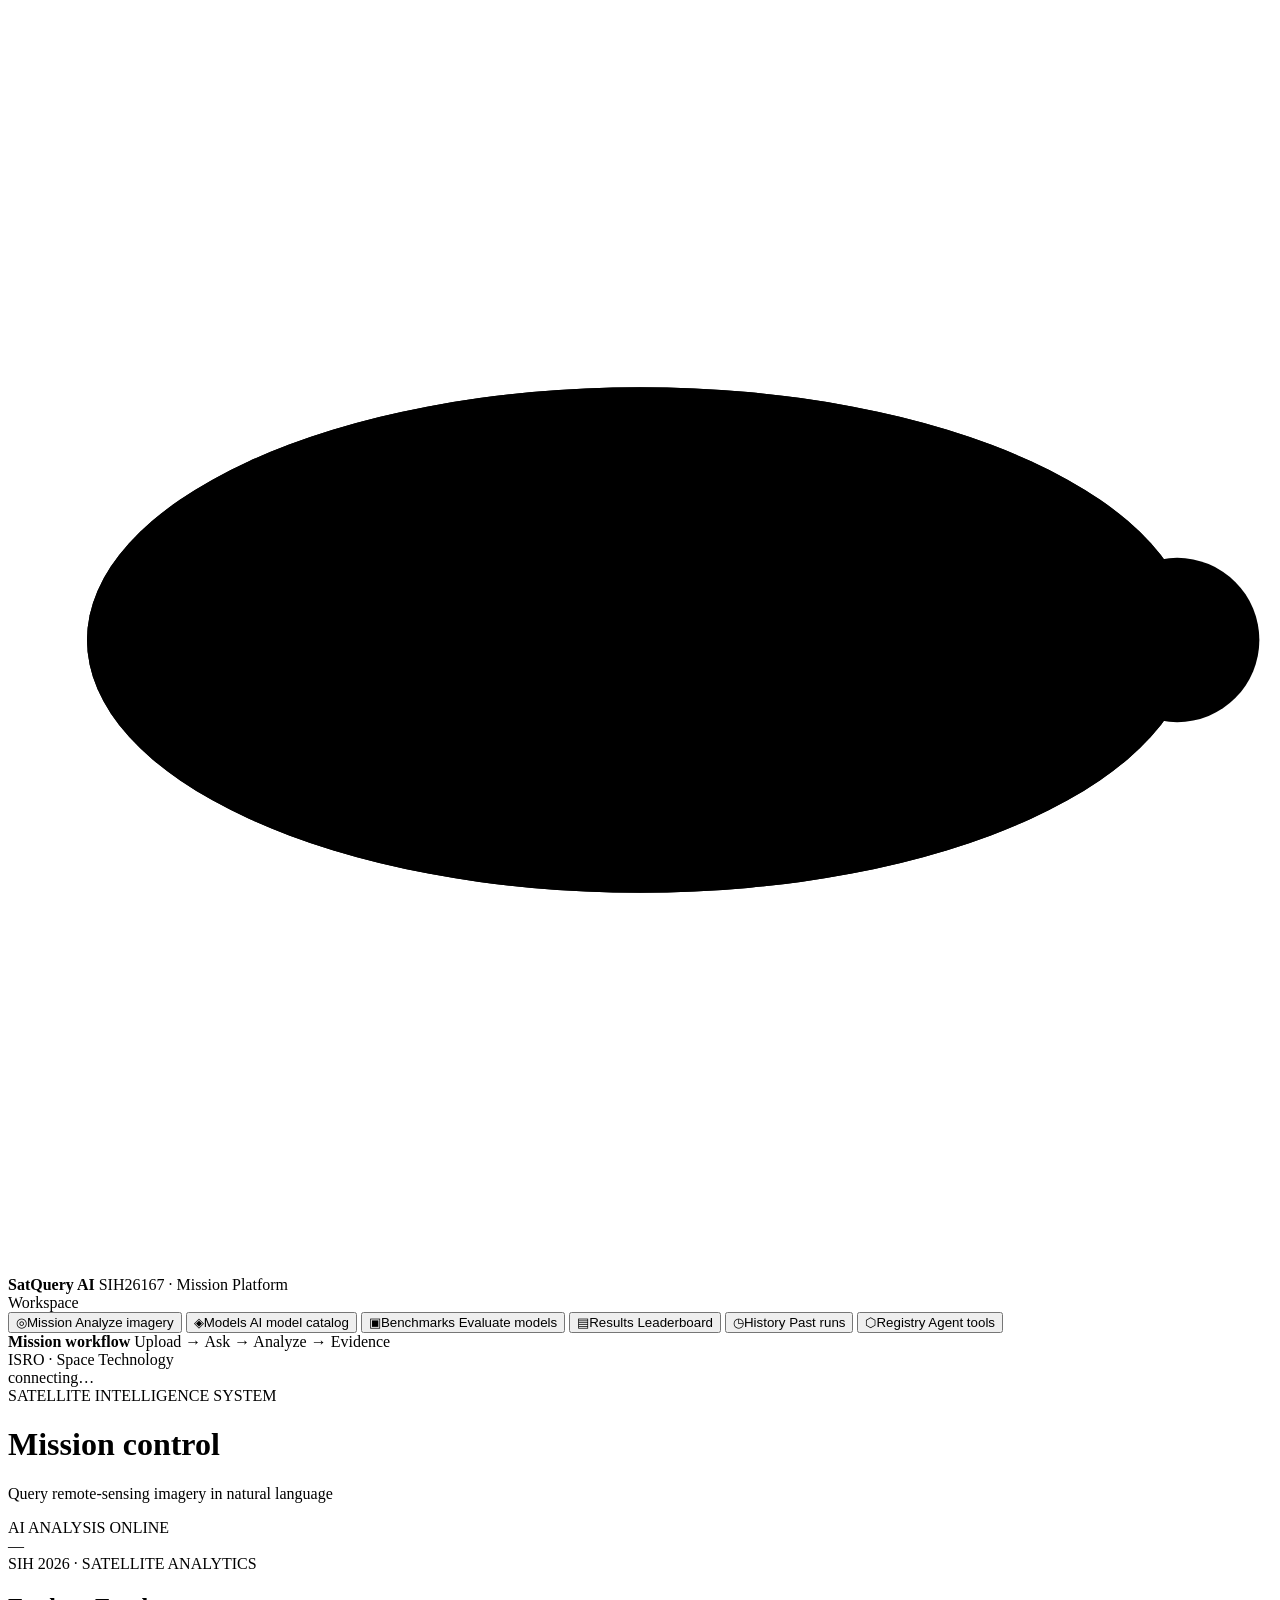
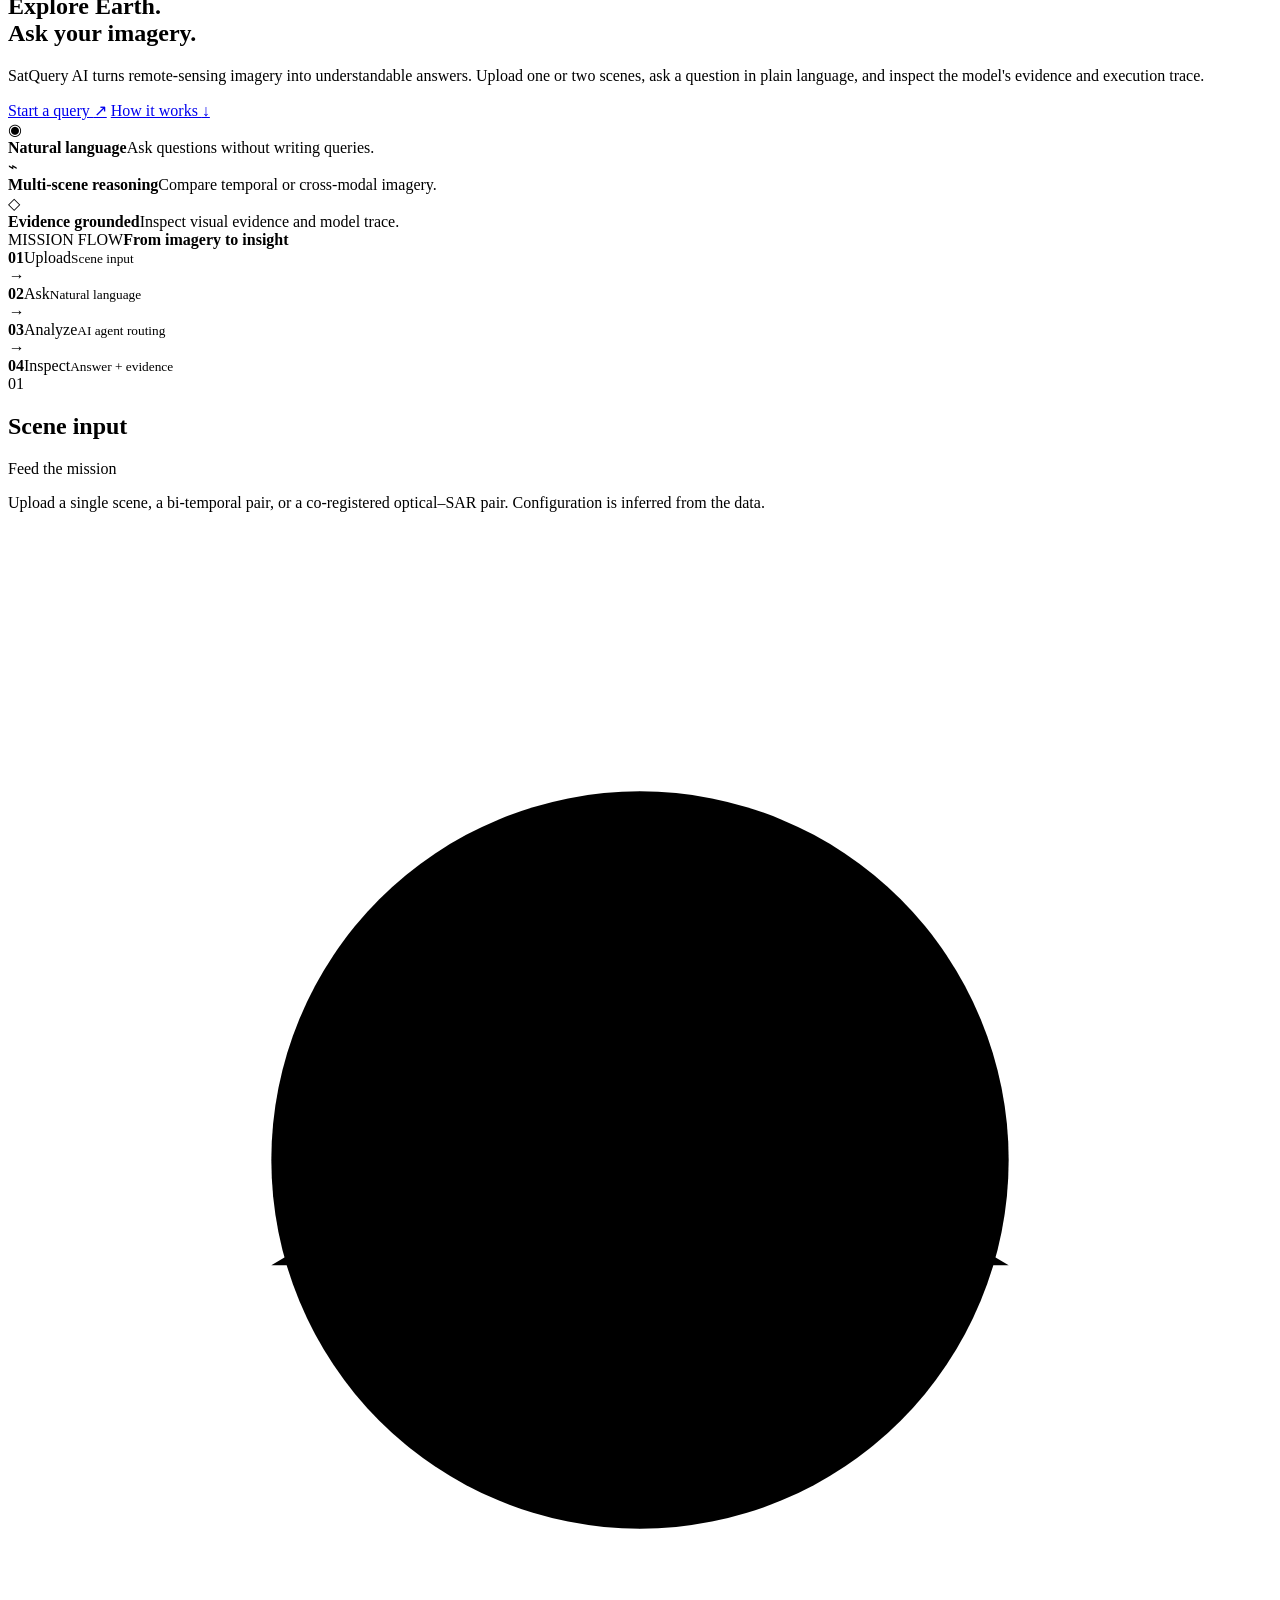
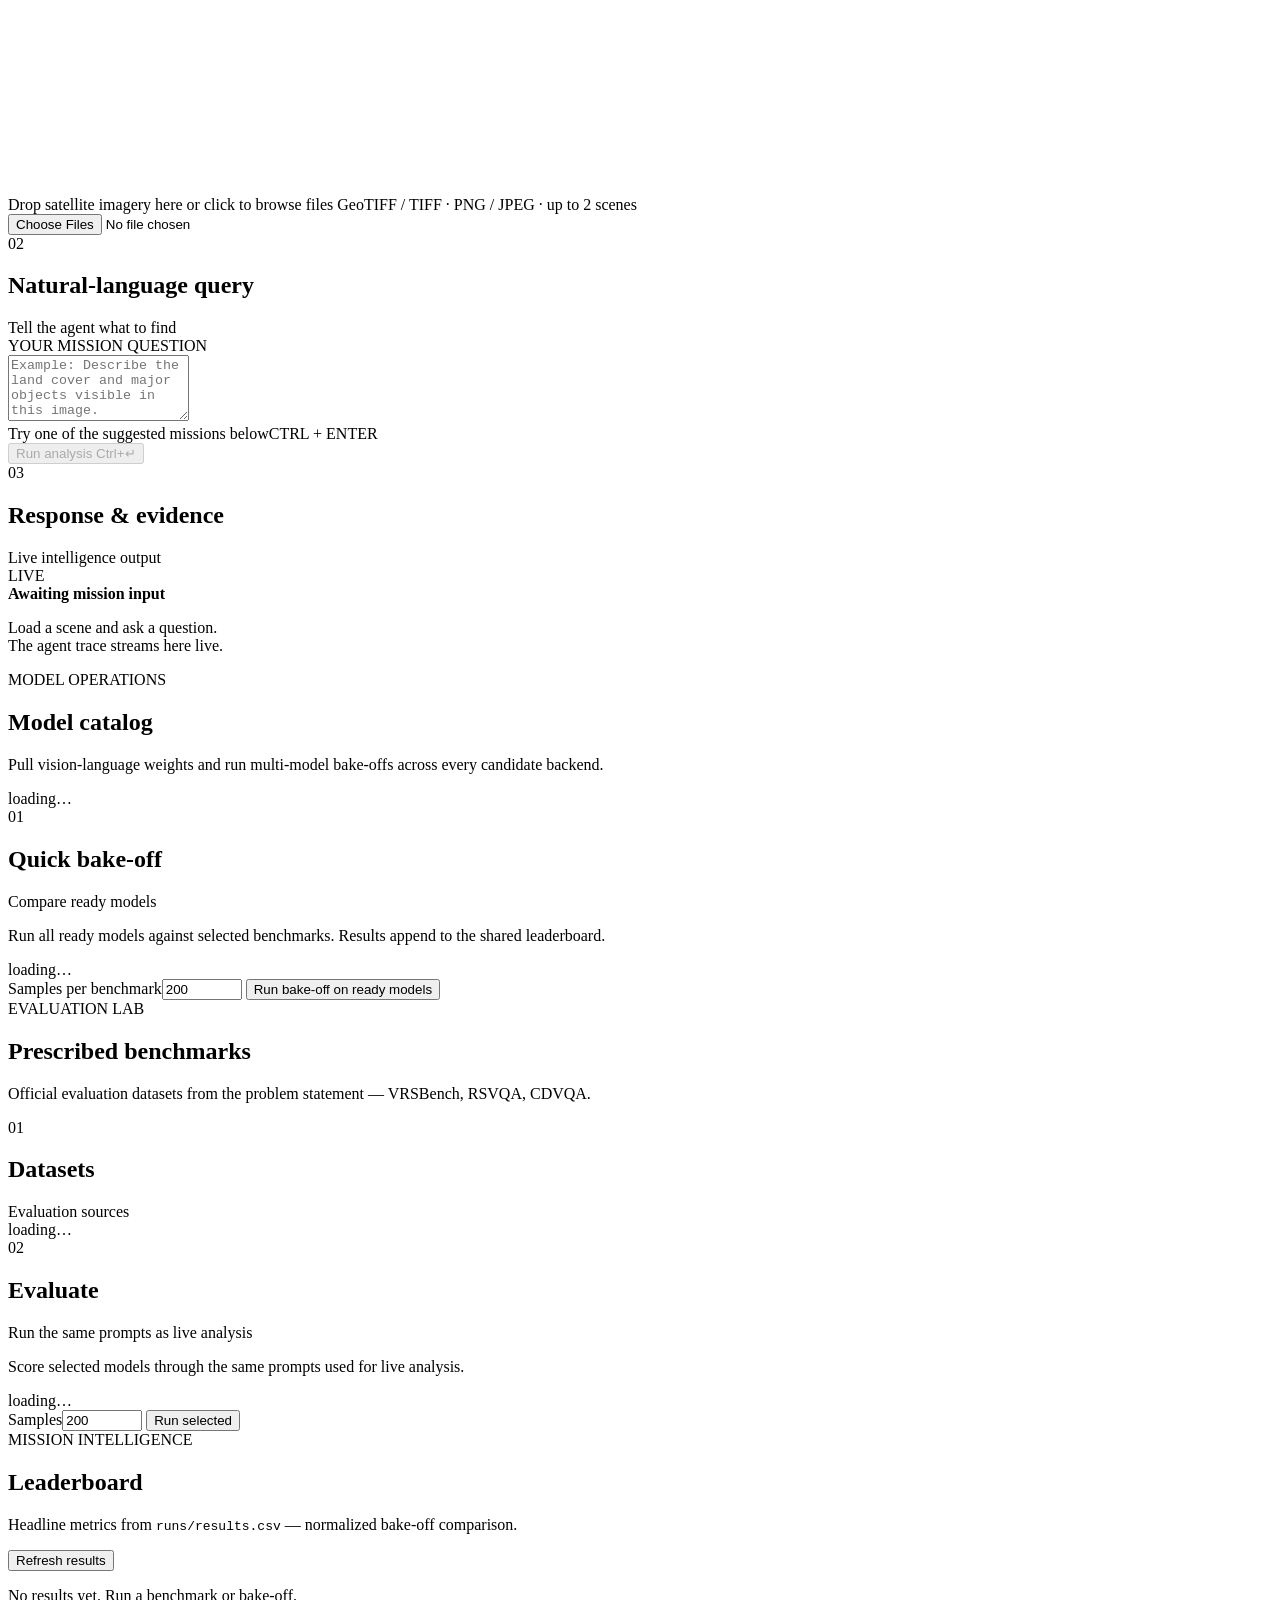
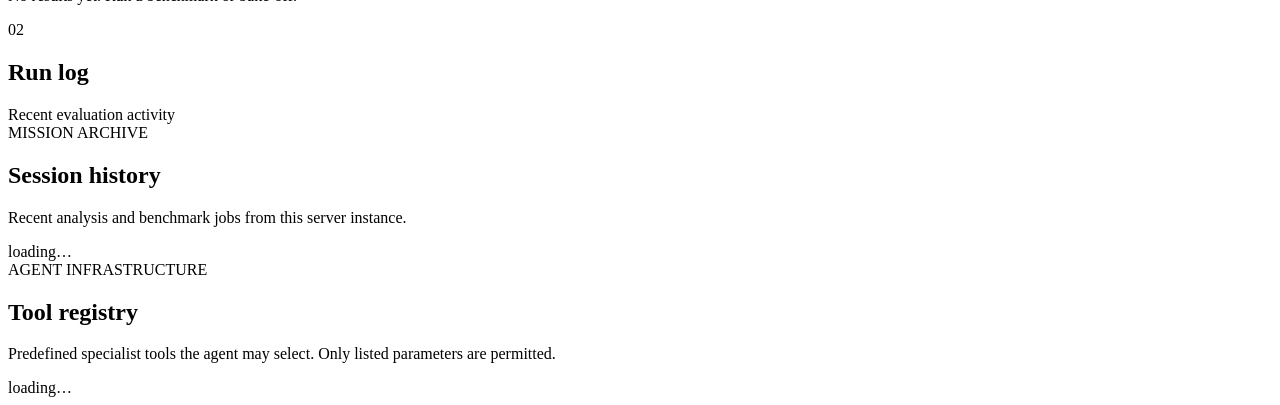
==== commit 39271759: "updated code" ====
--- a/src/satquery/api/static/index.html
+++ b/src/satquery/api/static/index.html
@@ -1,266 +1,357 @@
 <!doctype html>
 <html lang="en">
 <head>
-<meta charset="utf-8" />
-<meta name="viewport" content="width=device-width, initial-scale=1" />
-<title>SatQuery AI</title>
-<link rel="stylesheet" href="/style.css" />
+  <meta charset="utf-8" />
+  <meta name="viewport" content="width=device-width, initial-scale=1" />
+  <meta name="theme-color" content="#050b16" />
+  <meta name="description" content="SatQuery AI — satellite intelligence and remote-sensing analysis." />
+  <title>SatQuery AI — Satellite Intelligence</title>
+  <link rel="stylesheet" href="/style.css" />
 </head>
+
 <body>
-
-<header class="masthead">
-  <div class="starfield" aria-hidden="true"></div>
-  <div class="masthead-inner">
-    <span class="brand">
-      <svg class="orbit-mark" viewBox="0 0 40 40" aria-hidden="true">
-        <circle cx="20" cy="20" r="6.5" class="planet" />
-        <ellipse cx="20" cy="20" rx="17.5" ry="8" class="orbit" />
-        <ellipse cx="20" cy="20" rx="17.5" ry="8" class="orbit orbit-tilt" />
-        <circle cx="37" cy="20" r="2.6" class="sat" />
-      </svg>
-      <span class="brand-text">
-        <strong>SatQuery<span class="brand-ai">&nbsp;AI</span></strong>
-        <em>Agentic vision&ndash;language assistant for remote sensing</em>
-      </span>
-    </span>
-    <div class="masthead-meta">
-      <span class="ident">SIH26167 &middot; ISRO</span>
-      <div id="status" class="status" role="status">connecting&hellip;</div>
+  <div class="space-backdrop" aria-hidden="true">
+    <div class="stars stars-a"></div>
+    <div class="stars stars-b"></div>
+    <div class="orbit-line orbit-line-a"></div>
+    <div class="orbit-line orbit-line-b"></div>
+    <div class="satellite satellite-a">
+      <span class="sat-body"></span><span class="panel panel-left"></span><span class="panel panel-right"></span>
+    </div>
+    <div class="earth-glow"></div>
+  </div>
+
+  <div class="app">
+    <aside class="sidebar" aria-label="Primary navigation">
+      <div class="sidebar-brand">
+        <svg class="orbit-mark" viewBox="0 0 40 40" aria-hidden="true">
+          <circle cx="20" cy="20" r="6.5" class="planet" />
+          <ellipse cx="20" cy="20" rx="17.5" ry="8" class="orbit" />
+          <ellipse cx="20" cy="20" rx="17.5" ry="8" class="orbit orbit-tilt" />
+          <circle cx="37" cy="20" r="2.6" class="sat" />
+        </svg>
+        <div>
+          <strong>SatQuery <span class="brand-ai">AI</span></strong>
+          <span class="sidebar-id">SIH26167 · Mission Platform</span>
+        </div>
+      </div>
+
+      <div class="sidebar-section-label">Workspace</div>
+      <nav class="nav" role="tablist" aria-label="Workspace">
+        <button class="nav-item is-active" data-tab="mission" role="tab">
+          <span class="nav-icon">◎</span><span>Mission</span>
+          <span class="nav-caption">Analyze imagery</span>
+        </button>
+        <button class="nav-item" data-tab="models" role="tab">
+          <span class="nav-icon">◈</span><span>Models</span>
+          <span class="nav-caption">AI model catalog</span>
+        </button>
+        <button class="nav-item" data-tab="benchmarks" role="tab">
+          <span class="nav-icon">▣</span><span>Benchmarks</span>
+          <span class="nav-caption">Evaluate models</span>
+        </button>
+        <button class="nav-item" data-tab="results" role="tab">
+          <span class="nav-icon">▤</span><span>Results</span>
+          <span class="nav-caption">Leaderboard</span>
+        </button>
+        <button class="nav-item" data-tab="history" role="tab">
+          <span class="nav-icon">◷</span><span>History</span>
+          <span class="nav-caption">Past runs</span>
+        </button>
+        <button class="nav-item" data-tab="registry" role="tab">
+          <span class="nav-icon">⬡</span><span>Registry</span>
+          <span class="nav-caption">Agent tools</span>
+        </button>
+      </nav>
+
+      <div class="sidebar-guide">
+        <div class="guide-orb"></div>
+        <div>
+          <strong>Mission workflow</strong>
+          <span>Upload → Ask → Analyze → Evidence</span>
+        </div>
+      </div>
+
+      <footer class="sidebar-foot">
+        <span class="sidebar-org">ISRO · Space Technology</span>
+        <div id="status" class="status-pill" role="status">connecting…</div>
+      </footer>
+    </aside>
+
+    <div class="main">
+      <header class="topbar">
+        <div class="topbar-title">
+          <div class="eyebrow"><span class="live-dot"></span> SATELLITE INTELLIGENCE SYSTEM</div>
+          <h1 id="page-title">Mission control</h1>
+          <p id="page-subtitle">Query remote-sensing imagery in natural language</p>
+        </div>
+        <div class="topbar-actions">
+          <div class="system-chip"><span class="chip-dot"></span> AI ANALYSIS ONLINE</div>
+          <span id="active-model" class="chip-meta">—</span>
+        </div>
+      </header>
+
+      <main class="content">
+
+        <!-- Mission -->
+        <section id="mission" class="view is-active">
+          <section class="mission-hero">
+            <div class="hero-copy">
+              <div class="hero-kicker">SIH 2026 · SATELLITE ANALYTICS</div>
+              <h2>Explore Earth.<br /><span>Ask your imagery.</span></h2>
+              <p>
+                SatQuery AI turns remote-sensing imagery into understandable answers.
+                Upload one or two scenes, ask a question in plain language, and inspect the
+                model's evidence and execution trace.
+              </p>
+              <div class="hero-actions">
+                <a class="hero-btn hero-btn-primary" href="#query">Start a query <span>↗</span></a>
+                <a class="hero-btn hero-btn-secondary" href="#workflow">How it works <span>↓</span></a>
+              </div>
+            </div>
+            <div class="hero-visual" aria-hidden="true">
+              <div class="radar-ring ring-1"></div>
+              <div class="radar-ring ring-2"></div>
+              <div class="radar-ring ring-3"></div>
+              <div class="radar-sweep"></div>
+              <div class="earth-disc">
+                <div class="earth-grid"></div>
+                <div class="earth-land land-1"></div>
+                <div class="earth-land land-2"></div>
+              </div>
+              <div class="hero-satellite">
+                <span class="hs-body"></span>
+                <span class="hs-panel hs-left"></span>
+                <span class="hs-panel hs-right"></span>
+                <span class="signal s1"></span><span class="signal s2"></span><span class="signal s3"></span>
+              </div>
+            </div>
+          </section>
+
+          <section class="mission-stats" aria-label="Platform capabilities">
+            <div class="capability">
+              <span class="cap-icon">◉</span>
+              <div><strong>Natural language</strong><span>Ask questions without writing queries.</span></div>
+            </div>
+            <div class="capability">
+              <span class="cap-icon">⌁</span>
+              <div><strong>Multi-scene reasoning</strong><span>Compare temporal or cross-modal imagery.</span></div>
+            </div>
+            <div class="capability">
+              <span class="cap-icon">◇</span>
+              <div><strong>Evidence grounded</strong><span>Inspect visual evidence and model trace.</span></div>
+            </div>
+          </section>
+
+          <div id="workflow" class="workflow-strip">
+            <div class="workflow-title"><span>MISSION FLOW</span><strong>From imagery to insight</strong></div>
+            <div class="workflow-steps">
+              <div class="workflow-step"><b>01</b><span>Upload</span><small>Scene input</small></div>
+              <i>→</i>
+              <div class="workflow-step"><b>02</b><span>Ask</span><small>Natural language</small></div>
+              <i>→</i>
+              <div class="workflow-step"><b>03</b><span>Analyze</span><small>AI agent routing</small></div>
+              <i>→</i>
+              <div class="workflow-step"><b>04</b><span>Inspect</span><small>Answer + evidence</small></div>
+            </div>
+          </div>
+
+          <div class="mission-layout">
+            <div class="stack">
+              <article class="card mission-card">
+                <header class="card-head">
+                  <div class="step-badge">01</div>
+                  <div><h2>Scene input</h2><span class="section-note">Feed the mission</span></div>
+                </header>
+                <p class="card-lede">
+                  Upload a single scene, a bi-temporal pair, or a co-registered optical–SAR pair.
+                  Configuration is inferred from the data.
+                </p>
+
+                <div id="sample-strip" class="sample-strip" hidden>
+                  <div class="label-row">Sentinel demo scenes</div>
+                  <div id="sample-cards" class="sample-grid"></div>
+                </div>
+
+                <label id="dropzone" class="dropzone" for="file-input">
+                  <div class="dropzone-inner">
+                    <div class="upload-orbit" aria-hidden="true">
+                      <svg viewBox="0 0 48 48">
+                        <circle cx="24" cy="24" r="14"></circle>
+                        <path d="M10 28c8-5 20-5 28 0"></path>
+                        <path d="M24 10c-4 8-4 20 0 28"></path>
+                        <path d="M18 19l6-6 6 6"></path>
+                      </svg>
+                    </div>
+                    <span class="drop-title">Drop satellite imagery here</span>
+                    <span class="drop-action">or click to browse files</span>
+                    <span class="drop-hint">GeoTIFF / TIFF · PNG / JPEG · up to 2 scenes</span>
+                  </div>
+                  <input type="file" id="file-input" multiple accept=".tif,.tiff,.png,.jpg,.jpeg,.jp2" />
+                </label>
+
+                <div id="scenes" class="scene-grid"></div>
+                <div id="config-banner" class="banner" hidden></div>
+              </article>
+
+              <article id="query" class="card mission-card query-card">
+                <header class="card-head">
+                  <div class="step-badge">02</div>
+                  <div><h2>Natural-language query</h2><span class="section-note">Tell the agent what to find</span></div>
+                </header>
+
+                <div class="query-label">YOUR MISSION QUESTION</div>
+                <textarea id="query" rows="4" spellcheck="false"
+                  placeholder="Example: Describe the land cover and major objects visible in this image."></textarea>
+                <div class="query-helper"><span>Try one of the suggested missions below</span><span class="query-shortcut">CTRL + ENTER</span></div>
+                <div id="examples" class="chip-row"></div>
+
+                <button id="run" class="btn btn-primary run-btn" disabled>
+                  <span class="run-pulse"></span>
+                  <span class="btn-label">Run analysis</span>
+                  <span class="btn-kbd">Ctrl+↵</span>
+                </button>
+              </article>
+            </div>
+
+            <article class="card card-tall response-card">
+              <header class="card-head">
+                <div class="step-badge">03</div>
+                <div><h2>Response &amp; evidence</h2><span class="section-note">Live intelligence output</span></div>
+                <span class="response-live"><span></span> LIVE</span>
+              </header>
+
+              <div id="placeholder" class="empty-state">
+                <div class="empty-orbit">
+                  <span></span><i></i>
+                </div>
+                <strong>Awaiting mission input</strong>
+                <p>Load a scene and ask a question.<br />The agent trace streams here live.</p>
+              </div>
+
+              <div id="answer-card" class="answer-card" hidden>
+                <header class="answer-head">
+                  <span id="routed-task" class="badge badge-dark"></span>
+                  <div class="confidence">
+                    <span>CONFIDENCE</span>
+                    <strong id="confidence-value"></strong>
+                    <div class="meter"><div id="confidence-bar" class="meter-fill"></div></div>
+                  </div>
+                </header>
+                <p id="answer" class="answer-text"></p>
+                <footer id="routing-rule" class="answer-foot"></footer>
+              </div>
+
+              <div id="warnings" class="alert" hidden></div>
+
+              <div id="evidence-block" class="sub-block" hidden>
+                <h3>Visual evidence</h3>
+                <div id="evidence" class="evidence-grid"></div>
+              </div>
+
+              <div id="checks-block" class="sub-block" hidden>
+                <h3>Input validation</h3>
+                <div id="checks" class="check-table"></div>
+              </div>
+
+              <div id="trace-block" class="sub-block" hidden>
+                <h3>Execution trace</h3>
+                <ol id="trace" class="trace"></ol>
+                <button id="download-report" class="btn btn-ghost">Download report (JSON)</button>
+              </div>
+            </article>
+          </div>
+        </section>
+
+        <!-- Models -->
+        <section id="models" class="view">
+          <div class="page-intro">
+            <div class="page-kicker">MODEL OPERATIONS</div>
+            <h2>Model catalog</h2>
+            <p>Pull vision-language weights and run multi-model bake-offs across every candidate backend.</p>
+          </div>
+          <div id="model-catalog" class="model-grid">loading…</div>
+          <div class="card card-spaced">
+            <header class="card-head"><div class="step-badge">01</div><div><h2>Quick bake-off</h2><span class="section-note">Compare ready models</span></div></header>
+            <p class="card-lede">Run all ready models against selected benchmarks. Results append to the shared leaderboard.</p>
+            <div id="bakeoff-bench-list" class="check-list">loading…</div>
+            <div class="form-row">
+              <label class="field"><span>Samples per benchmark</span><input type="number" id="bakeoff-limit" value="200" min="1" max="100000" /></label>
+              <button id="bakeoff-run" class="btn btn-primary">Run bake-off on ready models</button>
+            </div>
+            <div id="bakeoff-progress" class="progress-log" hidden></div>
+          </div>
+        </section>
+
+        <!-- Benchmarks -->
+        <section id="benchmarks" class="view">
+          <div class="page-intro">
+            <div class="page-kicker">EVALUATION LAB</div>
+            <h2>Prescribed benchmarks</h2>
+            <p>Official evaluation datasets from the problem statement — VRSBench, RSVQA, CDVQA.</p>
+          </div>
+          <article class="card card-spaced">
+            <header class="card-head"><div class="step-badge">01</div><div><h2>Datasets</h2><span class="section-note">Evaluation sources</span></div></header>
+            <div id="dataset-cards" class="dataset-grid">loading…</div>
+          </article>
+          <article class="card">
+            <header class="card-head"><div class="step-badge">02</div><div><h2>Evaluate</h2><span class="section-note">Run the same prompts as live analysis</span></div></header>
+            <p class="card-lede">Score selected models through the same prompts used for live analysis.</p>
+            <div id="bench-model-picker" class="model-picker"></div>
+            <div id="bench-list" class="check-list">loading…</div>
+            <div class="form-row">
+              <label class="field"><span>Samples</span><input type="number" id="bench-limit" value="200" min="1" max="100000" /></label>
+              <button id="bench-run" class="btn btn-primary">Run selected</button>
+            </div>
+            <div id="bench-live" class="bench-live" hidden>
+              <div id="bench-progress-bar" class="progress-track"><span></span></div>
+              <div id="bench-results-cards" class="metric-cards"></div>
+            </div>
+            <pre id="bench-output" class="log" hidden></pre>
+          </article>
+        </section>
+
+        <!-- Results -->
+        <section id="results" class="view">
+          <div class="page-intro">
+            <div class="page-kicker">MISSION INTELLIGENCE</div>
+            <h2>Leaderboard</h2>
+            <p>Headline metrics from <code>runs/results.csv</code> — normalized bake-off comparison.</p>
+          </div>
+          <article class="card">
+            <div class="card-toolbar"><button id="results-refresh" class="btn btn-ghost btn-sm">Refresh results</button></div>
+            <div id="results-table-wrap" class="table-wrap"><p class="empty">No results yet. Run a benchmark or bake-off.</p></div>
+          </article>
+          <article class="card card-spaced">
+            <header class="card-head"><div class="step-badge">02</div><div><h2>Run log</h2><span class="section-note">Recent evaluation activity</span></div></header>
+            <div id="results-runs" class="run-log"></div>
+          </article>
+        </section>
+
+        <!-- History -->
+        <section id="history" class="view">
+          <div class="page-intro">
+            <div class="page-kicker">MISSION ARCHIVE</div>
+            <h2>Session history</h2>
+            <p>Recent analysis and benchmark jobs from this server instance.</p>
+          </div>
+          <div id="history-list" class="history-list">loading…</div>
+        </section>
+
+        <!-- Registry -->
+        <section id="registry" class="view">
+          <div class="page-intro">
+            <div class="page-kicker">AGENT INFRASTRUCTURE</div>
+            <h2>Tool registry</h2>
+            <p>Predefined specialist tools the agent may select. Only listed parameters are permitted.</p>
+          </div>
+          <div id="registry-list" class="tool-grid">loading…</div>
+        </section>
+
+      </main>
     </div>
   </div>
-  <nav class="tabs" role="tablist">
-    <button class="tab is-active" data-tab="analyse" role="tab">Analyse</button>
-    <button class="tab" data-tab="feed" role="tab">Live feed</button>
-    <button class="tab" data-tab="benchmarks" role="tab">Benchmarks</button>
-    <button class="tab" data-tab="registry" role="tab">Registry</button>
-  </nav>
-</header>
-
-<main>
-
-<!-- ══ Analyse ═══════════════════════════════════════════════════════ -->
-<section id="analyse" class="panel is-active">
-  <div class="flow">
-
-    <section class="stage">
-      <h2><span class="step-index">01</span> Scene</h2>
-      <p class="lede">
-        One image, a bi-temporal pair, or a co-registered optical&ndash;SAR pair.
-        The configuration is inferred from the data &mdash; you never declare it.
-      </p>
-
-      <div class="source-row">
-        <div id="sample-cards" class="sample-cards"></div>
-        <button class="btn-ghost" data-goto="feed">Browse the live feed &rarr;</button>
-      </div>
-
-      <label id="dropzone" class="dropzone" for="file-input">
-        <svg viewBox="0 0 48 32" class="drop-icon" aria-hidden="true">
-          <path d="M14 25a8 8 0 0 1 .6-16 11 11 0 0 1 21 3 7 7 0 0 1-1.6 13H14Z" />
-          <path d="M24 27V15m0 0-4 4m4-4 4 4" class="arrow" />
-        </svg>
-        <span class="drop-title">Drop imagery, or browse your files</span>
-        <span class="drop-hint">
-          GeoTIFF / TIFF for geospatial inputs &middot; PNG and JPEG for benchmark imagery
-        </span>
-        <input type="file" id="file-input" multiple
-               accept=".tif,.tiff,.png,.jpg,.jpeg,.jp2" />
-      </label>
-
-      <div id="scenes" class="scenes"></div>
-      <div id="config-banner" class="config-banner" hidden></div>
-    </section>
-
-    <section class="stage">
-      <h2><span class="step-index">02</span> Query</h2>
-      <textarea id="query" rows="2" spellcheck="false"
-        placeholder="Describe the land cover and major objects visible in this image."></textarea>
-      <div id="examples" class="chips"></div>
-      <button id="run" class="btn-primary" disabled>
-        <span class="btn-label">Run analysis</span>
-        <svg viewBox="0 0 16 16" class="btn-arrow" aria-hidden="true">
-          <path d="M2 8h11m0 0-4-4m4 4-4 4" />
-        </svg>
-        <kbd>&#8984;&#9166;</kbd>
-      </button>
-    </section>
-
-    <section id="result-stage" class="stage" hidden>
-      <h2><span class="step-index">03</span> Result</h2>
-
-      <article id="answer-card" class="answer-card" hidden>
-        <header class="answer-head">
-          <span id="routed-task" class="task-pill"></span>
-          <div class="confidence">
-            <span id="confidence-value"></span>
-            <div class="meter"><div id="confidence-bar" class="meter-fill"></div></div>
-          </div>
-        </header>
-        <p id="answer" class="answer"></p>
-        <footer id="routing-rule" class="routing-rule"></footer>
-      </article>
-
-      <div id="warnings" class="warnings" hidden></div>
-
-      <div id="evidence-block" class="block" hidden>
-        <h3>Visual evidence</h3>
-        <div id="evidence" class="evidence"></div>
-      </div>
-
-      <div class="two-up">
-        <div id="checks-block" class="block" hidden>
-          <h3>Input checks</h3>
-          <div id="checks" class="checks"></div>
-        </div>
-        <div id="trace-block" class="block" hidden>
-          <h3>Execution trace</h3>
-          <ol id="trace" class="trace"></ol>
-        </div>
-      </div>
-      <button id="download-report" class="btn-ghost" hidden>Download report (JSON)</button>
-    </section>
-
-  </div>
-</section>
-
-<!-- ══ Live feed ═════════════════════════════════════════════════════ -->
-<section id="feed" class="panel">
-  <div class="flow">
-    <section class="stage">
-      <h2><span class="step-index">01</span> Area and sensor</h2>
-      <p class="lede">
-        Recent acquisitions straight from the open Copernicus catalogue. Previews
-        are rendered by the catalogue, so nothing downloads until you load a scene.
-      </p>
-
-      <div id="feed-areas" class="area-cards"></div>
-
-      <div class="feed-controls">
-        <label class="field">
-          <span>Sensor</span>
-          <select id="feed-collection"></select>
-        </label>
-        <label class="field">
-          <span>Max cloud %</span>
-          <input type="number" id="feed-cloud" value="20" min="0" max="100" />
-        </label>
-        <label class="field">
-          <span>Look back (days)</span>
-          <input type="number" id="feed-days" value="60" min="1" max="900" />
-        </label>
-        <button id="feed-search" class="btn-primary">
-          <span class="btn-label">Search</span>
-        </button>
-      </div>
-      <div id="feed-hint" class="feed-hint" hidden></div>
-    </section>
-
-    <section class="stage">
-      <h2><span class="step-index">02</span> Select up to two scenes</h2>
-      <p class="lede">
-        Two scenes are warped onto one shared UTM grid, so a pair arrives genuinely
-        co-registered. One optical plus one SAR gives a cross-modal pair; two optical
-        dates give a bi-temporal pair.
-      </p>
-      <div id="feed-results" class="scene-grid">
-        <p class="empty">Pick an area and search.</p>
-      </div>
-      <div class="feed-actions">
-        <span id="feed-selection" class="ds-status">nothing selected</span>
-        <button id="feed-load" class="btn-primary" disabled>
-          <span class="btn-label">Load for analysis</span>
-        </button>
-      </div>
-      <div id="feed-progress" class="progress-line" hidden>
-        <div class="ds-progress"><span></span></div>
-        <span class="ds-status"></span>
-      </div>
-    </section>
-  </div>
-</section>
-
-<!-- ══ Benchmarks ════════════════════════════════════════════════════ -->
-<section id="benchmarks" class="panel">
-  <div class="flow">
-
-    <section class="stage">
-      <h2><span class="step-index">01</span> Pull the prescribed data</h2>
-      <p class="lede">
-        The benchmarks named in the problem statement, fetched from their official
-        releases. Provenance is shown so a score traces back to a source.
-      </p>
-      <div id="dataset-cards" class="dataset-cards">loading&hellip;</div>
-    </section>
-
-    <section class="stage">
-      <h2><span class="step-index">02</span> Choose models</h2>
-      <p class="lede">
-        Every vision-language entry loads through one code path, so Qwen and
-        InternVL need no per-model handling. Weights download on demand.
-      </p>
-      <div id="model-cards" class="model-cards">loading&hellip;</div>
-    </section>
-
-    <section class="stage">
-      <h2><span class="step-index">03</span> Select samples and run</h2>
-      <div id="bench-list" class="bench-list">loading&hellip;</div>
-      <div class="bench-controls">
-        <label class="field">
-          <span>Samples per benchmark</span>
-          <input type="number" id="bench-limit" value="200" min="1" max="100000" />
-        </label>
-        <label class="field">
-          <span>Subset seed</span>
-          <input type="number" id="bench-seed" value="1234" min="0" />
-        </label>
-        <label class="checkbox">
-          <input type="checkbox" id="bench-reuse" checked />
-          <span>Reuse cached cells</span>
-        </label>
-        <button id="bench-run" class="btn-primary">
-          <span class="btn-label">Run matrix</span>
-        </button>
-      </div>
-      <p class="fineprint">
-        The seeded subset is shared by every model in the sweep. Without that the
-        comparison would be between different question sets.
-      </p>
-    </section>
-
-    <section id="matrix-stage" class="stage" hidden>
-      <h2><span class="step-index">04</span> Results</h2>
-      <div id="matrix-progress" class="progress-line">
-        <div class="ds-progress"><span></span></div>
-        <span class="ds-status"></span>
-      </div>
-      <div id="matrix-table" class="matrix-wrap"></div>
-      <div id="matrix-detail" class="block" hidden>
-        <h3>Per-question-type breakdown</h3>
-        <div id="matrix-breakdown" class="matrix-wrap"></div>
-      </div>
-    </section>
-
-  </div>
-</section>
-
-<!-- ══ Registry ══════════════════════════════════════════════════════ -->
-<section id="registry" class="panel">
-  <div class="flow">
-    <section class="stage">
-      <h2><span class="step-index">01</span> Tool registry</h2>
-      <p class="lede">
-        The predefined registry the controller selects from. Only the parameters
-        listed here may be configured by the agent &mdash; anything else is rejected
-        before the tool runs.
-      </p>
-      <div id="registry-legend" class="legend"></div>
-      <div id="registry-groups"></div>
-    </section>
-  </div>
-</section>
-
-</main>
-
-<script src="/app.js"></script>
+
+  <script src="/app.js"></script>
 </body>
 </html>
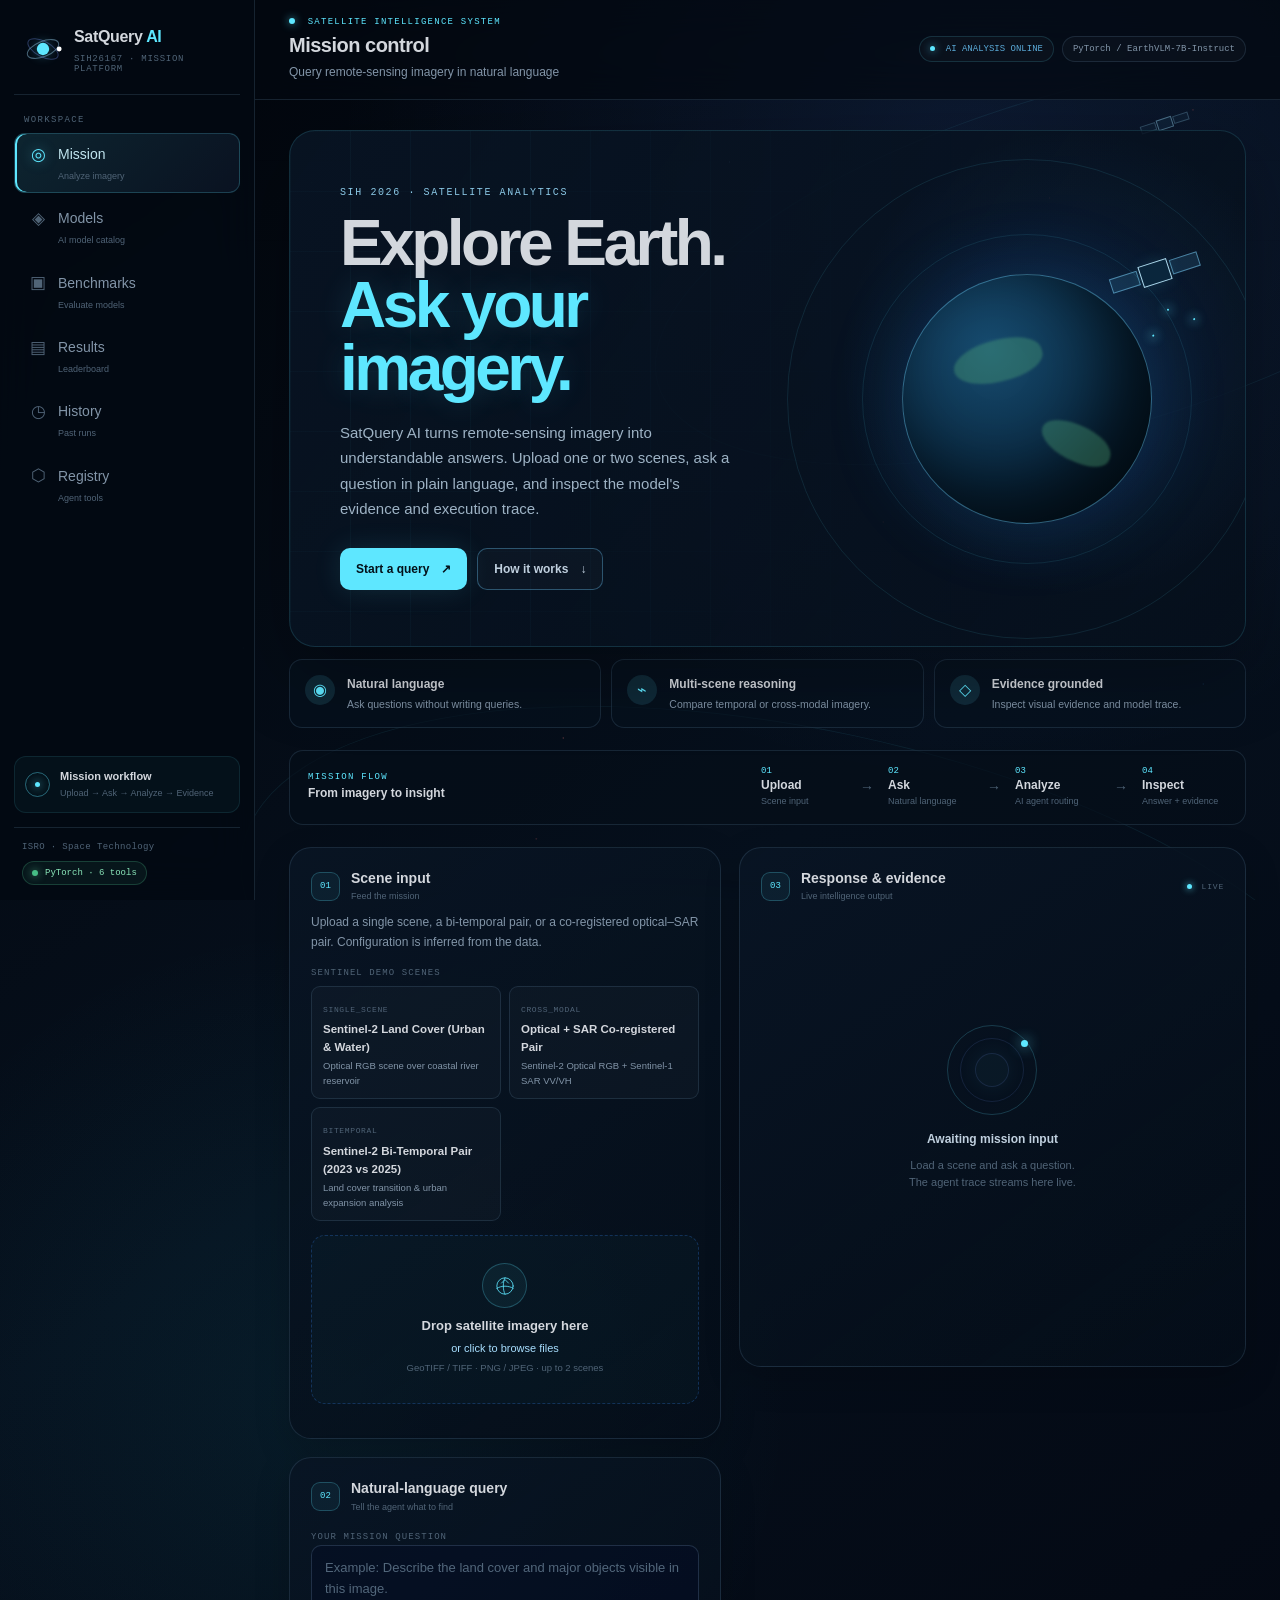
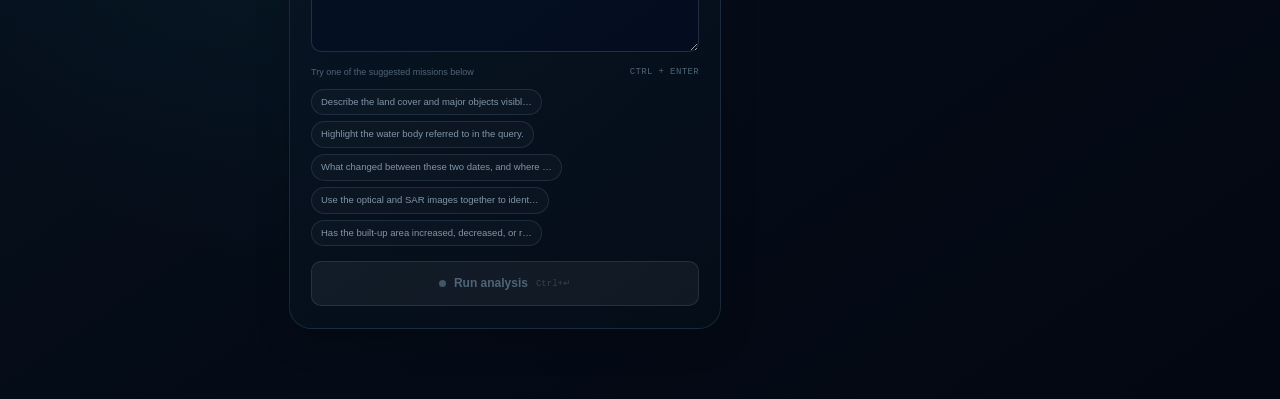
==== commit ea0ff57b: "updated fronted and backend" ====
--- a/src/satquery/api/static/index.html
+++ b/src/satquery/api/static/index.html
@@ -3,10 +3,10 @@
 <head>
   <meta charset="utf-8" />
   <meta name="viewport" content="width=device-width, initial-scale=1" />
-  <meta name="theme-color" content="#050b16" />
-  <meta name="description" content="SatQuery AI — satellite intelligence and remote-sensing analysis." />
-  <title>SatQuery AI — Satellite Intelligence</title>
-  <link rel="stylesheet" href="/style.css" />
+  <meta name="theme-color" content="#030712" />
+  <meta name="description" content="SatQuery AI — Satellite Intelligence Mission Control Platform." />
+  <title>SatQuery AI — Satellite Intelligence Mission Control</title>
+  <link rel="stylesheet" href="style.css" />
 </head>
 
 <body>
@@ -38,27 +38,27 @@
 
       <div class="sidebar-section-label">Workspace</div>
       <nav class="nav" role="tablist" aria-label="Workspace">
-        <button class="nav-item is-active" data-tab="mission" role="tab">
+        <button class="nav-item is-active" data-tab="mission" role="tab" aria-selected="true">
           <span class="nav-icon">◎</span><span>Mission</span>
           <span class="nav-caption">Analyze imagery</span>
         </button>
-        <button class="nav-item" data-tab="models" role="tab">
+        <button class="nav-item" data-tab="models" role="tab" aria-selected="false">
           <span class="nav-icon">◈</span><span>Models</span>
           <span class="nav-caption">AI model catalog</span>
         </button>
-        <button class="nav-item" data-tab="benchmarks" role="tab">
+        <button class="nav-item" data-tab="benchmarks" role="tab" aria-selected="false">
           <span class="nav-icon">▣</span><span>Benchmarks</span>
           <span class="nav-caption">Evaluate models</span>
         </button>
-        <button class="nav-item" data-tab="results" role="tab">
+        <button class="nav-item" data-tab="results" role="tab" aria-selected="false">
           <span class="nav-icon">▤</span><span>Results</span>
           <span class="nav-caption">Leaderboard</span>
         </button>
-        <button class="nav-item" data-tab="history" role="tab">
+        <button class="nav-item" data-tab="history" role="tab" aria-selected="false">
           <span class="nav-icon">◷</span><span>History</span>
           <span class="nav-caption">Past runs</span>
         </button>
-        <button class="nav-item" data-tab="registry" role="tab">
+        <button class="nav-item" data-tab="registry" role="tab" aria-selected="false">
           <span class="nav-icon">⬡</span><span>Registry</span>
           <span class="nav-caption">Agent tools</span>
         </button>
@@ -105,7 +105,7 @@
                 model's evidence and execution trace.
               </p>
               <div class="hero-actions">
-                <a class="hero-btn hero-btn-primary" href="#query">Start a query <span>↗</span></a>
+                <a class="hero-btn hero-btn-primary" href="#query-section">Start a query <span>↗</span></a>
                 <a class="hero-btn hero-btn-secondary" href="#workflow">How it works <span>↓</span></a>
               </div>
             </div>
@@ -168,7 +168,7 @@
                   Configuration is inferred from the data.
                 </p>
 
-                <div id="sample-strip" class="sample-strip" hidden>
+                <div id="sample-strip" class="sample-strip">
                   <div class="label-row">Sentinel demo scenes</div>
                   <div id="sample-cards" class="sample-grid"></div>
                 </div>
@@ -194,13 +194,13 @@
                 <div id="config-banner" class="banner" hidden></div>
               </article>
 
-              <article id="query" class="card mission-card query-card">
+              <article id="query-section" class="card mission-card query-card">
                 <header class="card-head">
                   <div class="step-badge">02</div>
                   <div><h2>Natural-language query</h2><span class="section-note">Tell the agent what to find</span></div>
                 </header>
 
-                <div class="query-label">YOUR MISSION QUESTION</div>
+                <label class="query-label" for="query">YOUR MISSION QUESTION</label>
                 <textarea id="query" rows="4" spellcheck="false"
                   placeholder="Example: Describe the land cover and major objects visible in this image."></textarea>
                 <div class="query-helper"><span>Try one of the suggested missions below</span><span class="query-shortcut">CTRL + ENTER</span></div>
@@ -279,7 +279,7 @@
               <label class="field"><span>Samples per benchmark</span><input type="number" id="bakeoff-limit" value="200" min="1" max="100000" /></label>
               <button id="bakeoff-run" class="btn btn-primary">Run bake-off on ready models</button>
             </div>
-            <div id="bakeoff-progress" class="progress-log" hidden></div>
+            <pre id="bakeoff-progress" class="progress-log" hidden></pre>
           </div>
         </section>
 
@@ -352,6 +352,6 @@
     </div>
   </div>
 
-  <script src="/app.js"></script>
+  <script src="app.js"></script>
 </body>
-</html>
+</html>
--- a/src/satquery/api/static/style.css
+++ b/src/satquery/api/static/style.css
@@ -0,0 +1,367 @@
+/* SatQuery AI — Satellite Intelligence Mission Control */
+
+:root {
+  --bg: #071232;
+  --bg-2: #01132d;
+  --panel: rgba(0, 21, 52, 0.82);
+  --panel-strong: rgba(2, 23, 51, 0.96);
+  --panel-soft: rgba(12, 27, 46, 0.62);
+  --ink: #d3d7dd;
+  --ink-secondary: #c0d0df;
+  --ink-muted: #8295a8;
+  --ink-faint: #506477;
+  --border: rgba(111, 153, 189, 0.18);
+  --border-strong: rgba(110, 206, 255, 0.34);
+  --accent: #5ee7ff;
+  --accent-2: #7c9cff;
+  --accent-soft: rgba(94, 231, 255, 0.12);
+  --ok: #46bd85;
+  --ok-bg: rgba(98, 230, 168, 0.1);
+  --warn: #ffc86b;
+  --warn-bg: rgba(255, 200, 107, 0.1);
+  --err: #ff7d8d;
+  --err-bg: rgba(255, 125, 141, 0.1);
+  --info: #7db7ff;
+  --info-bg: rgba(125, 183, 255, 0.1);
+  --radius-sm: 9px;
+  --radius: 15px;
+  --radius-lg: 22px;
+  --shadow-sm: 0 12px 35px rgba(0,0,0,.18);
+  --shadow: 0 25px 80px rgba(0,0,0,.3);
+  --sidebar-w: 255px;
+  --mono: ui-monospace, "SF Mono", "Cascadia Mono", Menlo, Consolas, monospace;
+  --sans: Inter, ui-sans-serif, -apple-system, BlinkMacSystemFont, "Segoe UI", Roboto, Helvetica, Arial, sans-serif;
+}
+
+*, *::before, *::after { box-sizing: border-box; }
+
+html { scroll-behavior: smooth; }
+html, body { min-height: 100%; }
+
+body {
+  margin: 0;
+  font: 14px/1.55 var(--sans);
+  color: var(--ink);
+  background:
+    radial-gradient(circle at 75% 8%, rgba(72, 130, 255, .12), transparent 30%),
+    radial-gradient(circle at 25% 70%, rgba(31, 199, 220, .07), transparent 28%),
+    linear-gradient(145deg, #02050b 0%, #06101d 48%, #030711 100%);
+  -webkit-font-smoothing: antialiased;
+  overflow-x: hidden;
+}
+
+body::after {
+  content: "";
+  position: fixed;
+  inset: 0;
+  pointer-events: none;
+  background: linear-gradient(rgba(210, 8, 8, 0.015) 1px, transparent 1px),
+              linear-gradient(90deg, rgba(255,255,255,.012) 1px, transparent 1px);
+  background-size: 80px 80px;
+  mask-image: linear-gradient(to bottom, black, transparent 80%);
+  opacity: .35;
+  z-index: -2;
+}
+
+a { color: inherit; }
+button, textarea, input { font: inherit; }
+button { -webkit-tap-highlight-color: transparent; }
+code {
+  font-family: var(--mono);
+  font-size: .9em;
+  color: #5593b7;
+  background: rgba(94,231,255,.08);
+  border: 1px solid rgba(80, 215, 239, 0.12);
+  padding: 2px 6px;
+  border-radius: 5px;
+}
+
+/* Space background */
+.space-backdrop { position: fixed; inset: 0; pointer-events: none; overflow: hidden; z-index: -1; }
+.stars {
+  position: absolute; inset: 0;
+  background-image:
+    radial-gradient(1px 1px at 8% 16%, rgba(252, 108, 108, 0.75), transparent),
+    radial-gradient(1px 1px at 19% 72%, rgba(140, 204, 244, 0.6), transparent),
+    radial-gradient(1px 1px at 31% 28%, rgba(140, 126, 126, 0.55), transparent),
+    radial-gradient(1px 1px at 44% 82%, rgba(235, 118, 118, 0.5), transparent),
+    radial-gradient(1px 1px at 57% 18%, rgba(120, 174, 207, 0.65), transparent),
+    radial-gradient(1px 1px at 69% 58%, rgba(203, 94, 94, 0.55), transparent),
+    radial-gradient(1px 1px at 82% 22%, rgba(190, 97, 97, 0.65), transparent),
+    radial-gradient(1px 1px at 94% 76%, rgba(53, 147, 206, 0.55), transparent);
+}
+.stars-b { opacity: .45; transform: scale(1.35); }
+.orbit-line { position: absolute; border: 1px solid rgba(94,231,255,.08); border-radius: 50%; }
+.orbit-line-a { width: 900px; height: 340px; right: -260px; top: 90px; transform: rotate(-16deg); }
+.orbit-line-b { width: 1150px; height: 470px; left: 18%; bottom: -300px; transform: rotate(12deg); }
+.satellite-a { position: absolute; right: 7%; top: 12%; width: 50px; height: 32px; opacity: .55; transform: rotate(-18deg); }
+.sat-body { position: absolute; width: 16px; height: 11px; left: 17px; top: 10px; border: 1px solid rgba(160,226,255,.8); background: rgba(19,45,69,.9); }
+.panel { position: absolute; width: 16px; height: 8px; top: 11px; border: 1px solid rgba(160,226,255,.45); background: rgba(51,111,151,.18); }
+.panel-left { left: 0; }.panel-right { right: 0; }
+.earth-glow {
+  position: absolute; width: 1000px; height: 320px; left: 50%; bottom: -300px; transform: translateX(-50%);
+  border-radius: 50%;
+  background: radial-gradient(ellipse at center, rgba(42,159,255,.2), rgba(14,72,126,.08) 45%, transparent 70%);
+  filter: blur(8px);
+}
+
+/* Shell */
+.app { display: grid; grid-template-columns: var(--sidebar-w) minmax(0,1fr); min-height: 100vh; position: relative; }
+.sidebar {
+  position: sticky; top: 0; height: 100vh; z-index: 20;
+  display: flex; flex-direction: column;
+  padding: 22px 14px 15px;
+  background: rgba(3, 10, 19, .88);
+  border-right: 1px solid var(--border);
+  backdrop-filter: blur(22px);
+}
+.sidebar-brand { display:flex; align-items:center; gap:12px; padding: 3px 10px 20px; border-bottom:1px solid var(--border); }
+.sidebar-brand strong { display:block; font-size:16px; letter-spacing:-.02em; }
+.brand-ai { color:var(--accent); }
+.sidebar-id { display:block; margin-top:4px; font:9px var(--mono); letter-spacing:.08em; text-transform:uppercase; color:var(--ink-faint); }
+.orbit-mark { width:38px; height:38px; flex-shrink:0; }
+.orbit-mark .planet { fill:var(--accent); filter:drop-shadow(0 0 6px rgba(94,231,255,.45)); }
+.orbit-mark .orbit { fill:none; stroke:rgba(151,207,237,.45); stroke-width:1.1; transform-origin:20px 20px; transform:rotate(-22deg); }
+.orbit-mark .orbit-tilt { transform:rotate(28deg); stroke:rgba(124,156,255,.32); }
+.orbit-mark .sat { fill:#fff; transform-origin:20px 20px; animation:orbit 10s linear infinite; }
+@keyframes orbit { to { transform:rotate(360deg); } }
+
+.sidebar-section-label { padding:20px 10px 8px; font:9px var(--mono); color:var(--ink-faint); letter-spacing:.15em; text-transform:uppercase; }
+.nav { display:flex; flex-direction:column; gap:4px; flex:1; }
+.nav-item {
+  position:relative; display:grid; grid-template-columns:26px 1fr auto; align-items:center; gap:7px;
+  width:100%; min-height:50px; padding:8px 10px;
+  border:1px solid transparent; border-radius:11px; background:transparent; color:var(--ink-muted);
+  text-align:left; cursor:pointer; transition:.18s ease;
+}
+.nav-item:hover { background:rgba(94,231,255,.045); color:var(--ink); border-color:rgba(94,231,255,.08); }
+.nav-item.is-active { color:#c1e5f0; background:linear-gradient(135deg, rgba(94,231,255,.13), rgba(124,156,255,.07)); border-color:rgba(94,231,255,.2); box-shadow:inset 2px 0 0 var(--accent); }
+.nav-icon { font-size:17px; color:var(--ink-faint); text-align:center; }
+.nav-item.is-active .nav-icon { color:var(--accent); text-shadow:0 0 12px rgba(94,231,255,.5); }
+.nav-caption { grid-column:2 / 4; margin-top:-5px; font-size:9px; color:var(--ink-faint); }
+.sidebar-guide {
+  display:flex; align-items:center; gap:10px; padding:11px 10px; margin:10px 0 14px;
+  border:1px solid rgba(94,231,255,.1); border-radius:12px; background:rgba(94,231,255,.035);
+}
+.sidebar-guide strong { display:block; font-size:11px; }
+.sidebar-guide span { display:block; margin-top:2px; color:var(--ink-faint); font-size:9px; }
+.guide-orb { width:25px; height:25px; border:1px solid rgba(94,231,255,.4); border-radius:50%; position:relative; }
+.guide-orb::after { content:""; position:absolute; width:5px; height:5px; background:var(--accent); border-radius:50%; left:9px; top:9px; box-shadow:0 0 10px var(--accent); }
+.sidebar-foot { padding:14px 8px 0; border-top:1px solid var(--border); }
+.sidebar-org { display:block; margin-bottom:9px; font:9px var(--mono); color:var(--ink-faint); letter-spacing:.04em; }
+.status-pill {
+  display:inline-flex; align-items:center; gap:7px; max-width:100%; padding:6px 9px;
+  border:1px solid var(--border); border-radius:999px; background:rgba(255,255,255,.025);
+  font:9px var(--mono); color:var(--ink-muted); overflow:hidden; text-overflow:ellipsis; white-space:nowrap;
+}
+.status-pill::before { content:""; width:6px; height:6px; flex:none; border-radius:50%; background:var(--ink-faint); }
+.status-pill.is-ok { color:#8ae7ba; border-color:rgba(90, 230, 164, 0.2); background:rgba(98,230,168,.06); }
+.status-pill.is-ok::before { background:var(--ok); box-shadow:0 0 9px rgba(98,230,168,.7); }
+.status-pill.is-err { color:#e35063; background:var(--err-bg); border-color:rgba(255,125,141,.2); }
+.status-pill.is-err::before { background:var(--err); }
+.status-pill.is-busy { color:#be8a21; background:var(--warn-bg); border-color:rgba(255,200,107,.2); }
+.status-pill.is-busy::before { background:var(--warn); animation:pulse 1.2s ease-in-out infinite; }
+@keyframes pulse { 0%,100%{opacity:.35} 50%{opacity:1} }
+
+/* Main/topbar */
+.main { min-width:0; display:flex; flex-direction:column; }
+.topbar {
+  position:sticky; top:0; z-index:15; display:flex; align-items:center; justify-content:space-between; gap:18px;
+  padding:17px 34px; background:rgba(3,9,17,.72); border-bottom:1px solid var(--border); backdrop-filter:blur(20px);
+}
+.eyebrow, .page-kicker { font:9px var(--mono); color:var(--accent); letter-spacing:.14em; text-transform:uppercase; }
+.live-dot, .chip-dot { display:inline-block; width:6px; height:6px; margin-right:6px; border-radius:50%; background:var(--accent); box-shadow:0 0 9px rgba(94,231,255,.8); }
+.topbar h1 { margin:3px 0 0; font-size:20px; letter-spacing:-.025em; }
+.topbar p { margin:2px 0 0; color:var(--ink-muted); font-size:12px; }
+.topbar-actions { display:flex; align-items:center; gap:8px; }
+.system-chip, .chip-meta {
+  border:1px solid var(--border); background:rgba(255,255,255,.025); border-radius:999px; padding:7px 10px;
+  font:9px var(--mono); color:var(--ink-muted); white-space:nowrap;
+}
+.system-chip { color:#5baad7; border-color:rgba(94,231,255,.15); }
+.chip-dot { width:5px; height:5px; margin-right:5px; }
+.content { flex:1; width:100%; max-width:1580px; margin:0 auto; padding:30px 34px 70px; overflow-x:hidden; }
+.view { display:none; }
+.view.is-active { display:block; animation:fadeIn .25s ease; }
+@keyframes fadeIn { from{opacity:0;transform:translateY(6px)} to{opacity:1;transform:none} }
+
+/* Hero */
+.mission-hero {
+  position:relative; min-height:410px; overflow:hidden; display:grid; grid-template-columns:1.05fr .95fr;
+  border:1px solid rgba(94,231,255,.14); border-radius:26px; background:
+  radial-gradient(circle at 82% 45%, rgba(50,143,255,.12), transparent 28%),
+  linear-gradient(125deg, rgba(8,20,35,.95), rgba(6,15,27,.76));
+  box-shadow:var(--shadow);
+}
+.mission-hero::before { content:""; position:absolute; inset:0; background:linear-gradient(90deg, rgba(94,231,255,.04) 1px, transparent 1px),linear-gradient(rgba(94,231,255,.025) 1px,transparent 1px); background-size:60px 60px; mask-image:linear-gradient(90deg, black, transparent 75%); }
+.hero-copy { position:relative; z-index:2; padding:56px 50px; align-self:center; max-width:700px; }
+.hero-kicker { font:10px var(--mono); letter-spacing:.16em; color:#8bc8e6; margin-bottom:14px; }
+.hero-copy h2 { margin:0; font-size:clamp(38px,5vw,68px); line-height:.98; letter-spacing:-.055em; }
+.hero-copy h2 span { color:var(--accent); text-shadow:0 0 32px rgba(94,231,255,.16); }
+.hero-copy p { max-width:590px; margin:20px 0 0; color:#9eb3c5; font-size:15px; line-height:1.7; }
+.hero-actions { display:flex; gap:10px; flex-wrap:wrap; margin-top:26px; }
+.hero-btn { display:inline-flex; align-items:center; gap:12px; padding:11px 16px; border-radius:10px; text-decoration:none; font-weight:650; font-size:12px; transition:.18s ease; }
+.hero-btn-primary { color:#031019; background:var(--accent); box-shadow:0 0 28px rgba(94,231,255,.12); }
+.hero-btn-primary:hover { transform:translateY(-1px); box-shadow:0 0 35px rgba(94,231,255,.24); }
+.hero-btn-secondary { border:1px solid var(--border-strong); background:rgba(255,255,255,.025); color:var(--ink-secondary); }
+.hero-btn-secondary:hover { background:rgba(94,231,255,.06); color:var(--ink); }
+.hero-visual { position:relative; min-height:410px; }
+.radar-ring { position:absolute; border:1px solid rgba(94,231,255,.1); border-radius:50%; left:52%; top:52%; transform:translate(-50%,-50%); }
+.ring-1{width:210px;height:210px}.ring-2{width:330px;height:330px}.ring-3{width:480px;height:480px}
+.radar-sweep { position:absolute; width:250px; height:250px; left:52%; top:52%; transform:translate(-50%,-50%); border-radius:50%; background:conic-gradient(from 30deg, rgba(94,231,255,.13), transparent 35deg 360deg); animation:sweep 5s linear infinite; }
+@keyframes sweep { to { transform:translate(-50%,-50%) rotate(360deg); } }
+.earth-disc { position:absolute; width:250px; height:250px; left:52%; top:52%; transform:translate(-50%,-50%); border-radius:50%; overflow:hidden; background:radial-gradient(circle at 35% 30%, #174c70, #08253c 60%, #03131f); border:1px solid rgba(117,215,255,.35); box-shadow:0 0 80px rgba(33,149,255,.2), inset -30px -30px 70px rgba(0,0,0,.6); }
+.earth-grid { position:absolute; inset:0; background:linear-gradient(90deg,transparent 49.6%,rgba(112,216,255,.16) 50%,transparent 50.4%),linear-gradient(transparent 49.6%,rgba(112,216,255,.13) 50%,transparent 50.4%); background-size:48px 48px; opacity:.6; }
+.earth-land { position:absolute; background:rgba(82,173,122,.35); filter:blur(1px); border-radius:45% 55% 40% 60%; }
+.land-1{width:90px;height:42px;left:50px;top:65px;transform:rotate(-18deg)} .land-2{width:74px;height:36px;right:38px;bottom:62px;transform:rotate(22deg)}
+.hero-satellite { position:absolute; width:92px; height:58px; left:70%; top:22%; transform:rotate(-18deg); }
+.hs-body { position:absolute; width:30px;height:22px;left:31px;top:18px;border:1px solid rgba(190,236,255,.9);background:#0a263c;box-shadow:0 0 15px rgba(94,231,255,.12); }
+.hs-panel { position:absolute; width:29px;height:15px;top:21px;border:1px solid rgba(120,205,242,.55);background:rgba(61,137,185,.18); }
+.hs-left{left:0}.hs-right{right:0}
+.signal { position:absolute; left:46px; top:42px; width:2px;height:2px;border-radius:50%;background:var(--accent); box-shadow:0 0 10px 3px rgba(94,231,255,.3); }
+.s1{transform:translate(0,25px)}.s2{transform:translate(22px,42px)}.s3{transform:translate(-22px,45px)}
+.mission-stats { display:grid; grid-template-columns:repeat(3,1fr); gap:10px; margin:12px 0 22px; }
+.capability { display:flex; gap:12px; padding:15px; border:1px solid var(--border); border-radius:13px; background:rgba(8,18,31,.62); }
+.cap-icon { display:grid; place-items:center; width:30px;height:30px;flex:none;border-radius:99px;background:var(--accent-soft);color:var(--accent);font-size:16px; }
+.capability strong { display:block; font-size:12px; }.capability span:last-child { display:block;margin-top:2px;color:var(--ink-muted);font-size:10.5px; }
+.workflow-strip { display:flex; align-items:center; justify-content:space-between; gap:20px; padding:15px 18px; margin-bottom:22px; border:1px solid var(--border); border-radius:14px; background:rgba(5,14,25,.66); }
+.workflow-title span { display:block; font:9px var(--mono); letter-spacing:.14em;color:var(--accent); }.workflow-title strong{display:block;margin-top:2px;font-size:12px}
+.workflow-steps { display:flex; align-items:center; gap:14px; }
+.workflow-step { min-width:85px; }.workflow-step b{display:block;font:9px var(--mono);color:var(--accent)}.workflow-step span{display:block;font-size:12px;font-weight:650}.workflow-step small{display:block;color:var(--ink-faint);font-size:9px}.workflow-steps i{color:var(--ink-faint);font-style:normal}
+
+/* Cards/layout */
+.mission-layout { display:grid; grid-template-columns:minmax(0,.92fr) minmax(0,1.08fr); gap:18px; align-items:start; }
+.grid-2 { display:grid; grid-template-columns:1fr 1fr; gap:18px; }
+.stack { display:flex; flex-direction:column; gap:18px; }
+.card { background:linear-gradient(145deg,rgba(9,21,36,.9),rgba(5,14,25,.82)); border:1px solid var(--border); border-radius:var(--radius-lg); padding:20px 21px 22px; box-shadow:var(--shadow-sm); }
+.card:hover { border-color:rgba(107, 212, 230, 0.22); }
+.card-spaced { margin-bottom:18px; }.card-tall{min-height:520px}
+.card-head { display:flex; align-items:center; gap:11px; margin-bottom:9px; }
+.card-head h2 { margin:0; font-size:14px; font-weight:650; }.section-note{display:block;margin-top:1px;color:var(--ink-faint);font-size:9px}
+.step-badge { display:grid;place-items:center;width:29px;height:29px;flex:none;border:1px solid rgba(94,231,255,.24);border-radius:9px;background:rgba(94,231,255,.06);font:9px var(--mono);color:var(--accent)}
+.card-lede { margin:0 0 16px;color:var(--ink-muted);font-size:12px;line-height:1.6;max-width:70ch}
+.card-toolbar { display:flex; justify-content:flex-end; margin-bottom:12px; }
+.sub-block { margin-top:22px; }.sub-block h3{margin:0 0 10px;font:9px var(--mono);letter-spacing:.13em;text-transform:uppercase;color:var(--ink-faint)}
+.page-intro { margin-bottom:22px; }.page-intro h2{margin:4px 0 4px;font-size:25px;letter-spacing:-.035em}.page-intro p{margin:0;color:var(--ink-muted);font-size:12.5px}
+.form-row { display:flex;align-items:flex-end;gap:12px;flex-wrap:wrap;margin-top:16px; }
+.label-row,.query-label { font:9px var(--mono);letter-spacing:.12em;text-transform:uppercase;color:var(--ink-faint);margin-bottom:8px; }
+
+/* Forms/buttons */
+textarea,input[type="number"],input[type="text"] {
+  width:100%; padding:12px 13px; border:1px solid rgba(121,160,192,.23); border-radius:10px;
+  background:rgba(4, 13, 37, 0.55); color:var(--ink); font-size:13px; outline:none;
+}
+textarea { resize:vertical; min-height:92px; }
+textarea::placeholder,input::placeholder{color:#52677b}
+textarea:focus,input:focus{border-color:rgba(94,231,255,.48);box-shadow:0 0 0 3px rgba(94,231,255,.06)}
+.field{display:flex;flex-direction:column;gap:5px;font-size:10px;color:var(--ink-muted)}.field input{width:125px}
+.btn { display:inline-flex;align-items:center;justify-content:center;gap:8px;padding:10px 15px;border-radius:10px;border:1px solid transparent;font-size:12px;font-weight:650;cursor:pointer;transition:.18s ease; }
+.btn-primary { background:var(--accent);color:#031019;border-color:var(--accent); }.btn-primary:hover:not(:disabled){transform:translateY(-1px);box-shadow:0 10px 30px rgba(94,231,255,.13)}
+.btn-primary:disabled{background:rgba(255,255,255,.05);color:var(--ink-faint);border-color:var(--border);cursor:not-allowed;box-shadow:none}
+.btn-ghost{background:rgba(255,255,255,.025);border-color:var(--border);color:var(--ink-secondary)}.btn-ghost:hover{border-color:var(--border-strong);color:var(--ink);background:rgba(94,231,255,.05)}
+.btn-sm{padding:7px 11px;font-size:10px}.btn-kbd{font:9px var(--mono);opacity:.55}.btn.is-busy .btn-label{opacity:.7}
+.run-btn{width:100%;padding:12px 15px;margin-top:3px}.run-pulse{width:7px;height:7px;border-radius:50%;background:currentColor;opacity:.8}.run-btn.is-busy .run-pulse{animation:pulse 1s infinite}
+.query-helper{display:flex;justify-content:space-between;gap:10px;margin-top:7px;color:var(--ink-faint);font-size:9px}.query-shortcut{font-family:var(--mono);letter-spacing:.04em}
+
+/* Dropzone/scenes */
+.dropzone{display:block;border:1px dashed rgba(51, 127, 235, 0.28);border-radius:14px;background:rgba(94,231,255,.025);cursor:pointer;transition:.18s ease}
+.dropzone:hover,.dropzone.is-over{border-color:var(--accent);background:rgba(94,231,255,.06);box-shadow:inset 0 0 30px rgba(94,231,255,.025)}
+.dropzone input{display:none}.dropzone-inner{display:flex;flex-direction:column;align-items:center;gap:4px;padding:27px 16px;text-align:center}
+.upload-orbit{width:45px;height:45px;display:grid;place-items:center;margin-bottom:4px;border:1px solid rgba(94,231,255,.25);border-radius:50%;background:rgba(94,231,255,.05);color:var(--accent)}
+.upload-orbit svg{width:28px;height:28px;fill:none;stroke:currentColor;stroke-width:1.4;stroke-linecap:round}
+.drop-title{font-weight:650;font-size:13px}.drop-action{font-size:11px;color:#a8dfff}.drop-hint{font-size:9.5px;color:var(--ink-faint)}
+.sample-grid{display:grid;grid-template-columns:repeat(auto-fit,minmax(160px,1fr));gap:8px;margin-bottom:14px}
+.sample-card{text-align:left;background:rgba(255,255,255,.025);border:1px solid var(--border);border-radius:9px;padding:10px 11px;cursor:pointer;font:inherit;color:inherit;transition:.18s}
+.sample-card:hover{border-color:var(--border-strong);transform:translateY(-1px);background:rgba(94,231,255,.04)}
+.sample-card .sc-config{font:8px var(--mono);letter-spacing:.08em;text-transform:uppercase;color:var(--ink-faint)}
+.sample-card .sc-title{display:block;font-weight:600;font-size:11.5px;margin:3px 0 2px}.sample-card .sc-sub{display:block;font-size:9.5px;color:var(--ink-muted)}
+.scene-grid{display:grid;grid-template-columns:repeat(auto-fit,minmax(175px,1fr));gap:10px;margin-top:12px}
+.scene{border:1px solid var(--border);border-radius:10px;overflow:hidden;background:rgba(0,0,0,.2)}.scene img{width:100%;aspect-ratio:1;object-fit:cover;display:block;background:#06111e}.scene-body{padding:8px 10px}.scene-name{font-size:10.5px;font-weight:600;word-break:break-all;margin-bottom:5px}.facts{display:flex;flex-wrap:wrap;gap:4px}.fact{font:8.5px var(--mono);color:var(--ink-secondary);background:rgba(255,255,255,.045);border-radius:4px;padding:2px 5px}
+.banner{margin-top:10px;padding:9px 11px;border:1px solid rgba(94,231,255,.16);border-left:2px solid var(--accent);border-radius:8px;background:rgba(94,231,255,.045);font-size:11px}.banner strong{font:10px var(--mono);color:#a8dfff}
+
+/* Chips */
+.chip-row{display:flex;flex-wrap:wrap;gap:6px;margin:9px 0 12px}.chip{background:rgba(255,255,255,.025);border:1px solid var(--border);color:var(--ink-muted);border-radius:999px;padding:5px 9px;font-size:9.5px;cursor:pointer;max-width:100%;text-align:left}.chip:hover{border-color:rgba(94,231,255,.3);color:#bcecff;background:rgba(94,231,255,.05)}
+
+/* Response */
+.response-card{position:relative}.response-live{margin-left:auto;font:8px var(--mono);letter-spacing:.1em;color:var(--ink-faint)}.response-live span{display:inline-block;width:5px;height:5px;border-radius:50%;background:var(--accent);box-shadow:0 0 7px var(--accent);margin-right:4px}
+.empty-state{display:flex;flex-direction:column;align-items:center;justify-content:center;gap:8px;min-height:390px;color:var(--ink-faint);text-align:center;font-size:11px}
+.empty-state strong{font-size:12px;color:var(--ink-secondary)}.empty-state p{margin:0;line-height:1.6}
+.empty-orbit{width:90px;height:90px;position:relative;border:1px solid rgba(94,231,255,.2);border-radius:50%;margin-bottom:7px}.empty-orbit::before,.empty-orbit::after{content:"";position:absolute;inset:12px;border:1px solid rgba(124,156,255,.13);border-radius:50%}.empty-orbit::after{inset:27px;background:rgba(94,231,255,.04);box-shadow:0 0 25px rgba(94,231,255,.08)}.empty-orbit span{position:absolute;width:7px;height:7px;right:8px;top:14px;border-radius:50%;background:var(--accent);box-shadow:0 0 13px rgba(94,231,255,.9);animation:orbit 5s linear infinite}
+.answer-card{border:1px solid rgba(28, 98, 110, 0.18);border-radius:12px;overflow:hidden;background:rgba(2,10,18,.6)}.answer-head{display:flex;align-items:center;gap:12px;padding:10px 12px;background:rgba(94,231,255,.045);border-bottom:1px solid var(--border)}
+.badge{font:8px var(--mono);letter-spacing:.1em;text-transform:uppercase;font-weight:700;padding:5px 8px;border-radius:5px}.badge-dark{background:var(--accent);color:#031019}.badge-ok{background:var(--ok-bg);color:#a8f0cd}.badge-warn{background:var(--warn-bg);color:#ffdda1}.badge-muted{background:rgba(255,255,255,.05);color:var(--ink-muted)}
+.confidence{margin-left:auto;display:flex;align-items:center;gap:8px;font:9px var(--mono);color:var(--ink-muted)}.confidence strong{color:var(--ink)}.meter{width:70px;height:4px;background:rgba(255,255,255,.08);border-radius:2px;overflow:hidden}.meter-fill{height:100%;background:linear-gradient(90deg,var(--accent),var(--accent-2));border-radius:2px;transition:width .4s}
+.answer-text{margin:0;padding:16px;font-size:14px;line-height:1.7;color:#e3edf5}.answer-foot{padding:8px 12px 10px;font:8.5px var(--mono);color:var(--ink-faint);border-top:1px dashed var(--border)}
+.alert{margin-top:12px;padding:10px 12px;background:var(--warn-bg);border:1px solid rgba(255,200,107,.18);border-radius:8px;color:#ffd990;font-size:10.5px}.alert ul{margin:5px 0 0;padding-left:17px}
+.evidence-grid{display:grid;grid-template-columns:repeat(auto-fit,minmax(190px,1fr));gap:10px}.evidence-grid figure{margin:0;border:1px solid var(--border);border-radius:9px;overflow:hidden;background:rgba(0,0,0,.2)}.evidence-grid img{width:100%;display:block}.evidence-grid figcaption{padding:7px 9px;font-size:9.5px;color:var(--ink-muted);border-top:1px solid var(--border)}
+.bbox-wrap{position:relative;line-height:0;overflow:hidden;border-radius:8px;}
+.bbox-wrap .box{position:absolute;border:2px solid var(--accent);box-shadow:0 0 0 9999px rgba(2,8,15,.48);pointer-events:none;}
+.check-table{border:1px solid var(--border);border-radius:8px;overflow:hidden}.check-row{display:flex;gap:12px;padding:8px 10px;font-size:10.5px;align-items:baseline}.check-row+.check-row{border-top:1px solid var(--border)}.check-row:nth-child(odd){background:rgba(255,255,255,.02)}.check-key{font:8px var(--mono);color:var(--ink-faint);min-width:105px;text-transform:uppercase;letter-spacing:.05em;flex-shrink:0}.check-val{display:flex;flex-wrap:wrap;gap:4px}.tag{font:8px var(--mono);background:rgba(255,255,255,.045);color:var(--ink-secondary);border-radius:4px;padding:2px 6px}.tag.is-pass{color:#9eebc4;background:var(--ok-bg)}.yes{color:var(--ok);font-weight:650}.no{color:var(--warn);font-weight:650}
+.trace{list-style:none;margin:0;padding:0 0 0 19px;position:relative}.trace::before{content:"";position:absolute;left:4px;top:6px;bottom:6px;width:1px;background:rgba(94,231,255,.15)}.trace li{position:relative;padding:0 0 13px;animation:fadeIn .2s}.trace li::before{content:"";position:absolute;left:-18px;top:5px;width:8px;height:8px;border-radius:50%;background:var(--bg-2);border:2px solid var(--accent)}.step-head{display:flex;align-items:baseline;gap:7px;flex-wrap:wrap}.step-tool{font:10.5px var(--mono);font-weight:650;color:#ccecff}.step-meta,.step-time{font:8px var(--mono);color:var(--ink-faint)}.step-time{margin-left:auto}.step-outputs{margin-top:5px;display:grid;grid-template-columns:auto 1fr;gap:2px 9px;font-size:9.5px}.step-outputs dt{font:8px var(--mono);color:var(--ink-faint)}.step-outputs dd{margin:0;font:8.5px var(--mono);color:var(--ink-secondary);word-break:break-word}
+
+/* Models/benchmarks/results/history/registry */
+.model-grid{display:grid;grid-template-columns:repeat(auto-fill,minmax(300px,1fr));gap:13px;margin-bottom:18px}.model-card{background:linear-gradient(145deg,rgba(9,21,36,.9),rgba(5,14,25,.8));border:1px solid var(--border);border-radius:14px;padding:16px;display:flex;flex-direction:column;gap:9px;transition:.18s}.model-card:hover{border-color:var(--border-strong);transform:translateY(-1px)}.model-card.is-active{border-color:rgba(94,231,255,.42);box-shadow:0 0 35px rgba(94,231,255,.06)}.model-card.is-ready{border-left:2px solid var(--ok)}.model-card-head{display:flex;align-items:flex-start;justify-content:space-between;gap:10px}.model-card h3{margin:0;font-size:13.5px}.model-card .model-id{font:8.5px var(--mono);color:var(--ink-faint);margin-top:3px}.model-desc{font-size:10.5px;color:var(--ink-muted);line-height:1.55;margin:0}.model-meta{display:flex;flex-wrap:wrap;gap:5px}.model-actions{display:flex;gap:7px;margin-top:auto;padding-top:4px}.model-picker{display:flex;flex-wrap:wrap;gap:7px;margin-bottom:13px}.model-pick{display:flex;align-items:center;gap:7px;padding:7px 10px;border:1px solid var(--border);border-radius:8px;background:rgba(255,255,255,.025);font-size:10.5px;cursor:pointer}.model-pick input{accent-color:var(--accent)}.model-pick.is-selected{border-color:var(--accent);background:var(--accent-soft)}
+.dataset-grid{display:grid;grid-template-columns:repeat(auto-fill,minmax(290px,1fr));gap:10px}.dataset{border:1px solid var(--border);border-radius:10px;padding:12px 13px;background:rgba(255,255,255,.02);display:flex;flex-direction:column;gap:7px}.ds-head{display:flex;align-items:baseline;gap:8px}.ds-title{font-weight:650;font-size:12px}.ds-state{margin-left:auto;font:8px var(--mono);letter-spacing:.06em;text-transform:uppercase;padding:3px 6px;border-radius:4px}.ds-state.is-ready{color:#9eebc4;background:var(--ok-bg)}.ds-state.is-missing{color:var(--ink-muted);background:rgba(255,255,255,.04)}.ds-meta{font-size:9.5px;color:var(--ink-muted);line-height:1.5}.ds-meta a{color:#8edfff}.ds-source{font:8.5px var(--mono)}.ds-note{font-size:8.5px;color:var(--ink-faint)}.ds-actions{display:flex;align-items:center;gap:7px;flex-wrap:wrap}.ds-progress{flex:1;min-width:100px;height:3px;background:rgba(255,255,255,.08);border-radius:2px;overflow:hidden}.ds-progress span{display:block;height:100%;width:0;background:var(--accent);transition:width .3s}.ds-status{font:8px var(--mono);color:var(--ink-muted)}
+.check-list{display:flex;flex-direction:column;gap:5px;margin-bottom:4px}.check-item{display:flex;align-items:center;gap:9px;padding:9px 10px;border:1px solid var(--border);border-radius:8px;background:rgba(255,255,255,.02);font-size:10.5px;cursor:pointer}.check-item:hover{background:rgba(94,231,255,.035)}.check-item input{accent-color:var(--accent);width:14px;height:14px}.check-item .bench-name{font-weight:600}.check-item .bench-task{font:8px var(--mono);color:var(--ink-faint)}.check-item .bench-avail{margin-left:auto;font:8px var(--mono)}.check-item .bench-avail.is-yes{color:var(--ok)}.check-item .bench-avail.is-no{color:var(--ink-faint)}
+.bench-live{margin-top:17px}.progress-track{height:4px;background:rgba(255,255,255,.08);border-radius:2px;overflow:hidden;margin-bottom:14px}.progress-track span{display:block;height:100%;width:0;background:linear-gradient(90deg,var(--accent),var(--accent-2));transition:width .4s}.metric-cards{display:grid;grid-template-columns:repeat(auto-fill,minmax(190px,1fr));gap:8px}.metric-card{border:1px solid var(--border);border-radius:8px;padding:11px 12px;background:rgba(255,255,255,.02)}.metric-card .mc-name{font:8px var(--mono);color:var(--ink-faint);text-transform:uppercase;letter-spacing:.06em}.metric-card .mc-value{font-size:20px;font-weight:700;margin:3px 0 1px}.metric-card .mc-sub{font-size:9px;color:var(--ink-muted)}
+.log,.progress-log{margin-top:14px;padding:12px 13px;background:rgba(0,0,0,.18);border:1px solid var(--border);border-radius:8px;font:9px/1.65 var(--mono);color:var(--ink-secondary);white-space:pre-wrap;max-height:340px;overflow:auto}
+.table-wrap{overflow-x:auto}.data-table{width:100%;border-collapse:collapse;font-size:10.5px}.data-table th,.data-table td{padding:9px 11px;text-align:left;border-bottom:1px solid var(--border)}.data-table th{font:8px var(--mono);letter-spacing:.08em;text-transform:uppercase;color:var(--ink-faint);background:rgba(255,255,255,.025)}.data-table tbody tr:hover{background:rgba(94,231,255,.025)}.data-table .score{font:9px var(--mono);font-weight:650}.data-table .score-best{color:var(--ok)}
+.run-log{display:flex;flex-direction:column;gap:7px}.run-entry{display:flex;flex-wrap:wrap;gap:7px 14px;padding:10px 11px;border:1px solid var(--border);border-radius:8px;background:rgba(255,255,255,.02);font-size:10px}.run-entry time{font:8px var(--mono);color:var(--ink-faint)}.run-entry .run-model{font-weight:600}.run-scores{display:flex;flex-wrap:wrap;gap:5px;width:100%}.run-score{font:8.5px var(--mono);background:rgba(255,255,255,.03);border:1px solid var(--border);border-radius:4px;padding:2px 6px}
+.history-list{display:flex;flex-direction:column;gap:7px}.history-item{display:grid;grid-template-columns:auto 1fr auto;gap:10px 14px;align-items:center;padding:12px 13px;border:1px solid var(--border);border-radius:10px;background:rgba(255,255,255,.02);cursor:pointer;transition:.16s}.history-item:hover{border-color:var(--border-strong);background:rgba(94,231,255,.025)}.history-kind{font:8px var(--mono);letter-spacing:.08em;text-transform:uppercase;padding:4px 7px;border-radius:4px;background:rgba(255,255,255,.05);color:var(--ink-muted)}.history-kind.is-query{background:var(--info-bg);color:#a7d2ff}.history-kind.is-benchmark{background:var(--ok-bg);color:#a8f0cc}.history-summary{font-size:10.5px;color:var(--ink-secondary);overflow:hidden;text-overflow:ellipsis;white-space:nowrap}.history-status{font:8px var(--mono);color:var(--ink-faint)}
+.tool-grid{display:grid;grid-template-columns:repeat(auto-fill,minmax(290px,1fr));gap:10px}.tool{border:1px solid var(--border);border-radius:10px;padding:12px 13px;background:rgba(255,255,255,.02)}.tool h4{margin:0 0 2px;font:11px var(--mono);font-weight:700;color:#c9edff}.tool .version{font:8px var(--mono);color:var(--ink-faint)}.tool-rows{margin:9px 0 0;display:grid;grid-template-columns:auto 1fr;gap:3px 9px}.tool-rows dt{font:8px var(--mono);letter-spacing:.06em;text-transform:uppercase;color:var(--ink-faint)}.tool-rows dd{margin:0;font:8.5px var(--mono);color:var(--ink-secondary);word-break:break-word}
+.empty{color:var(--ink-faint);font-size:10.5px;padding:10px 0}
+
+/* Responsive */
+@media (max-width: 1150px) {
+  .mission-layout { grid-template-columns:1fr; }
+  .response-card { min-height:480px; }
+  .mission-hero { grid-template-columns:1fr .8fr; }
+  .hero-copy { padding:45px 36px; }
+  .hero-visual { opacity:.85; }
+}
+@media (max-width: 900px) {
+  .app { grid-template-columns:1fr; }
+  .sidebar { position:sticky; height:auto; padding:12px; border-right:0;border-bottom:1px solid var(--border); }
+  .sidebar-brand { padding:2px 8px 12px; }
+  .sidebar-section-label,.sidebar-guide,.sidebar-foot { display:none; }
+  .nav { flex-direction:row; overflow-x:auto; padding-top:8px; gap:5px; }
+  .nav-item { min-width:128px; grid-template-columns:22px 1fr; min-height:44px; }
+  .nav-caption { display:none; }
+  .topbar { padding:14px 18px; }
+  .content { padding:22px 18px 50px; }
+}
+@media (max-width: 700px) {
+  .topbar-actions .system-chip { display:none; }
+  .topbar h1 { font-size:17px; }
+  .mission-hero { min-height:560px; grid-template-columns:1fr; }
+  .hero-copy { padding:34px 25px 20px; }
+  .hero-copy h2 { font-size:42px; }
+  .hero-copy p { font-size:13px; }
+  .hero-visual { min-height:250px; margin-top:-15px; transform:scale(.82); transform-origin:center top; }
+  .mission-stats { grid-template-columns:1fr; }
+  .workflow-strip { flex-direction:column; align-items:flex-start; }
+  .workflow-steps { width:100%; justify-content:space-between; gap:5px; }
+  .workflow-step { min-width:auto; }
+  .workflow-steps i { display:none; }
+  .workflow-step small { display:none; }
+  .card { padding:17px 15px 18px; }
+  .response-card { min-height:420px; }
+}
+@media (max-width: 480px) {
+  .content { padding:16px 12px 40px; }
+  .hero-copy h2 { font-size:36px; }
+  .hero-actions { flex-direction:column; }
+  .hero-btn { justify-content:center; }
+  .workflow-steps { overflow-x:auto; }
+  .workflow-step { min-width:72px; }
+  .confidence { gap:5px; }
+  .meter { width:48px; }
+  .history-item { grid-template-columns:auto 1fr; }
+  .history-status { grid-column:2; }
+}
+
+/* Accessibility / reduced motion */
+:focus-visible { outline:2px solid var(--accent); outline-offset:3px; }
+@media (prefers-reduced-motion: reduce) {
+  html { scroll-behavior:auto; }
+  *, *::before, *::after { animation-duration:.001ms !important; animation-iteration-count:1 !important; transition-duration:.001ms !important; }
+}
